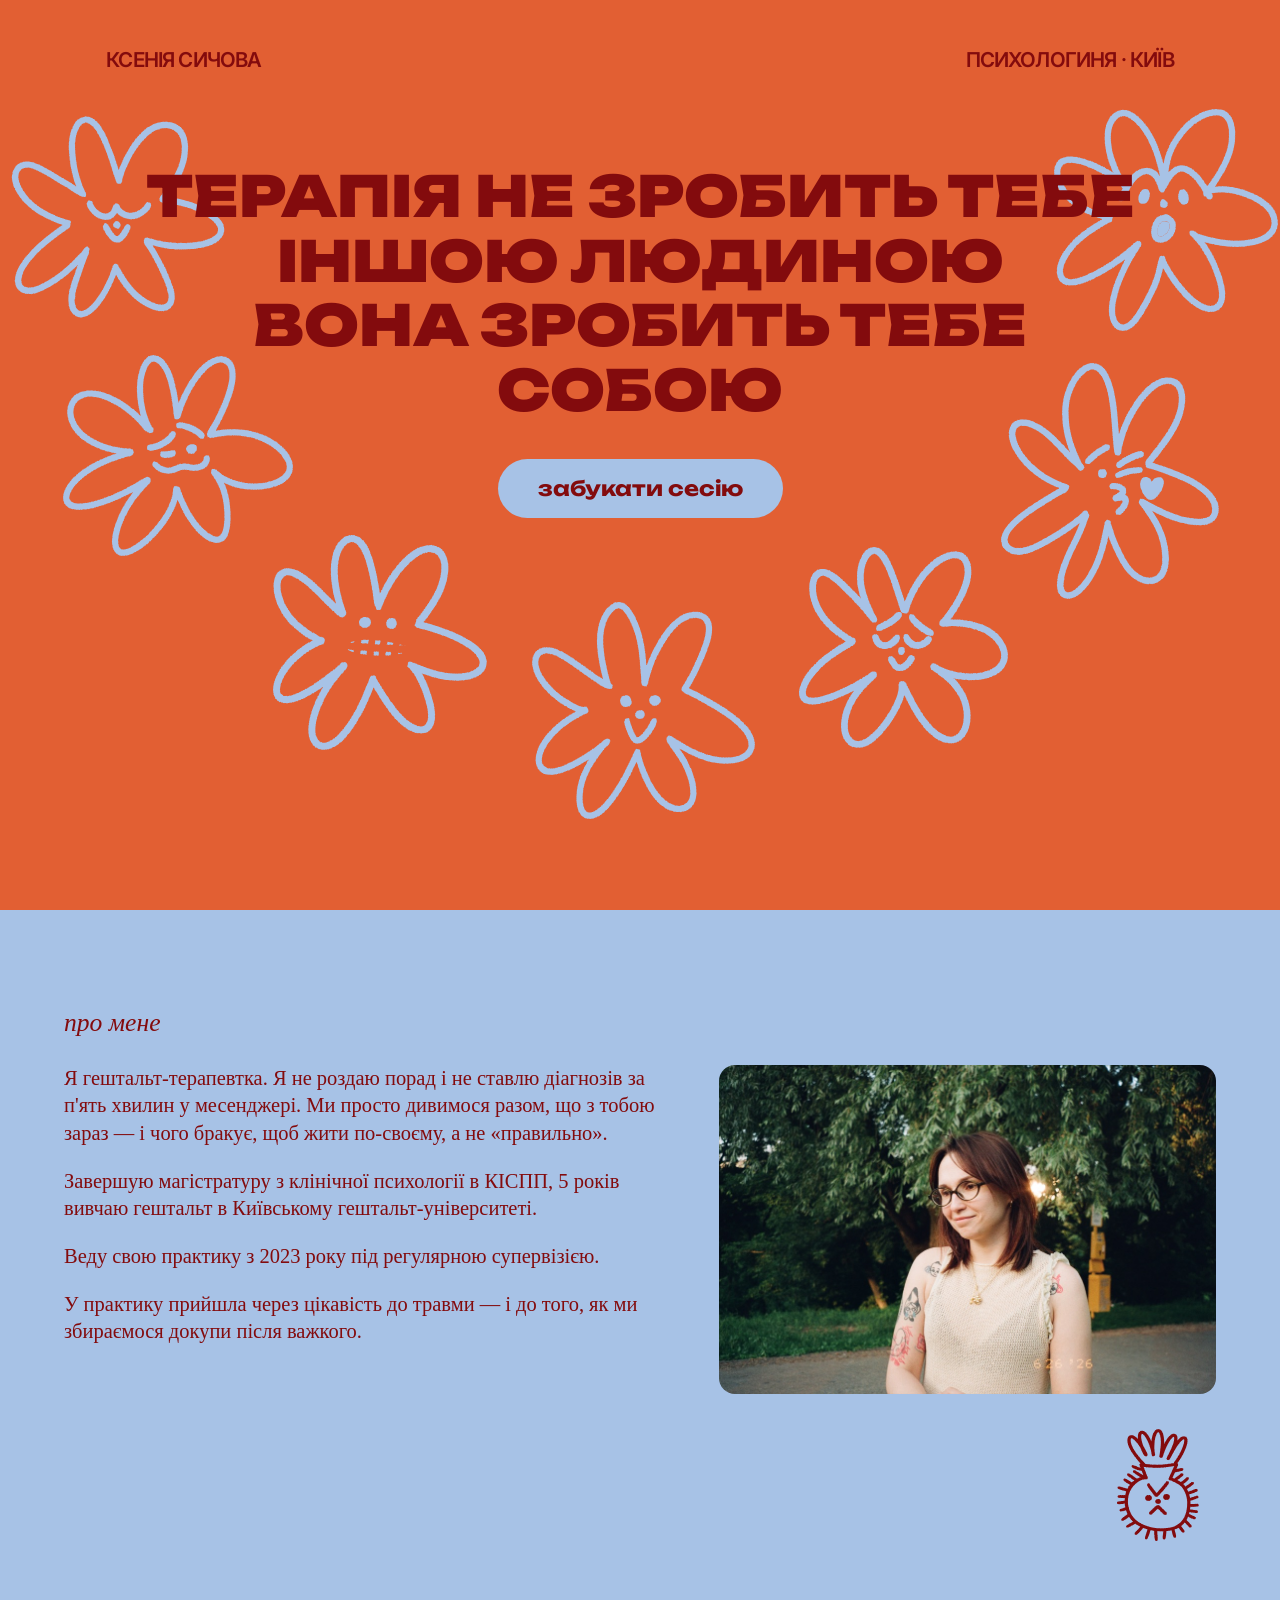
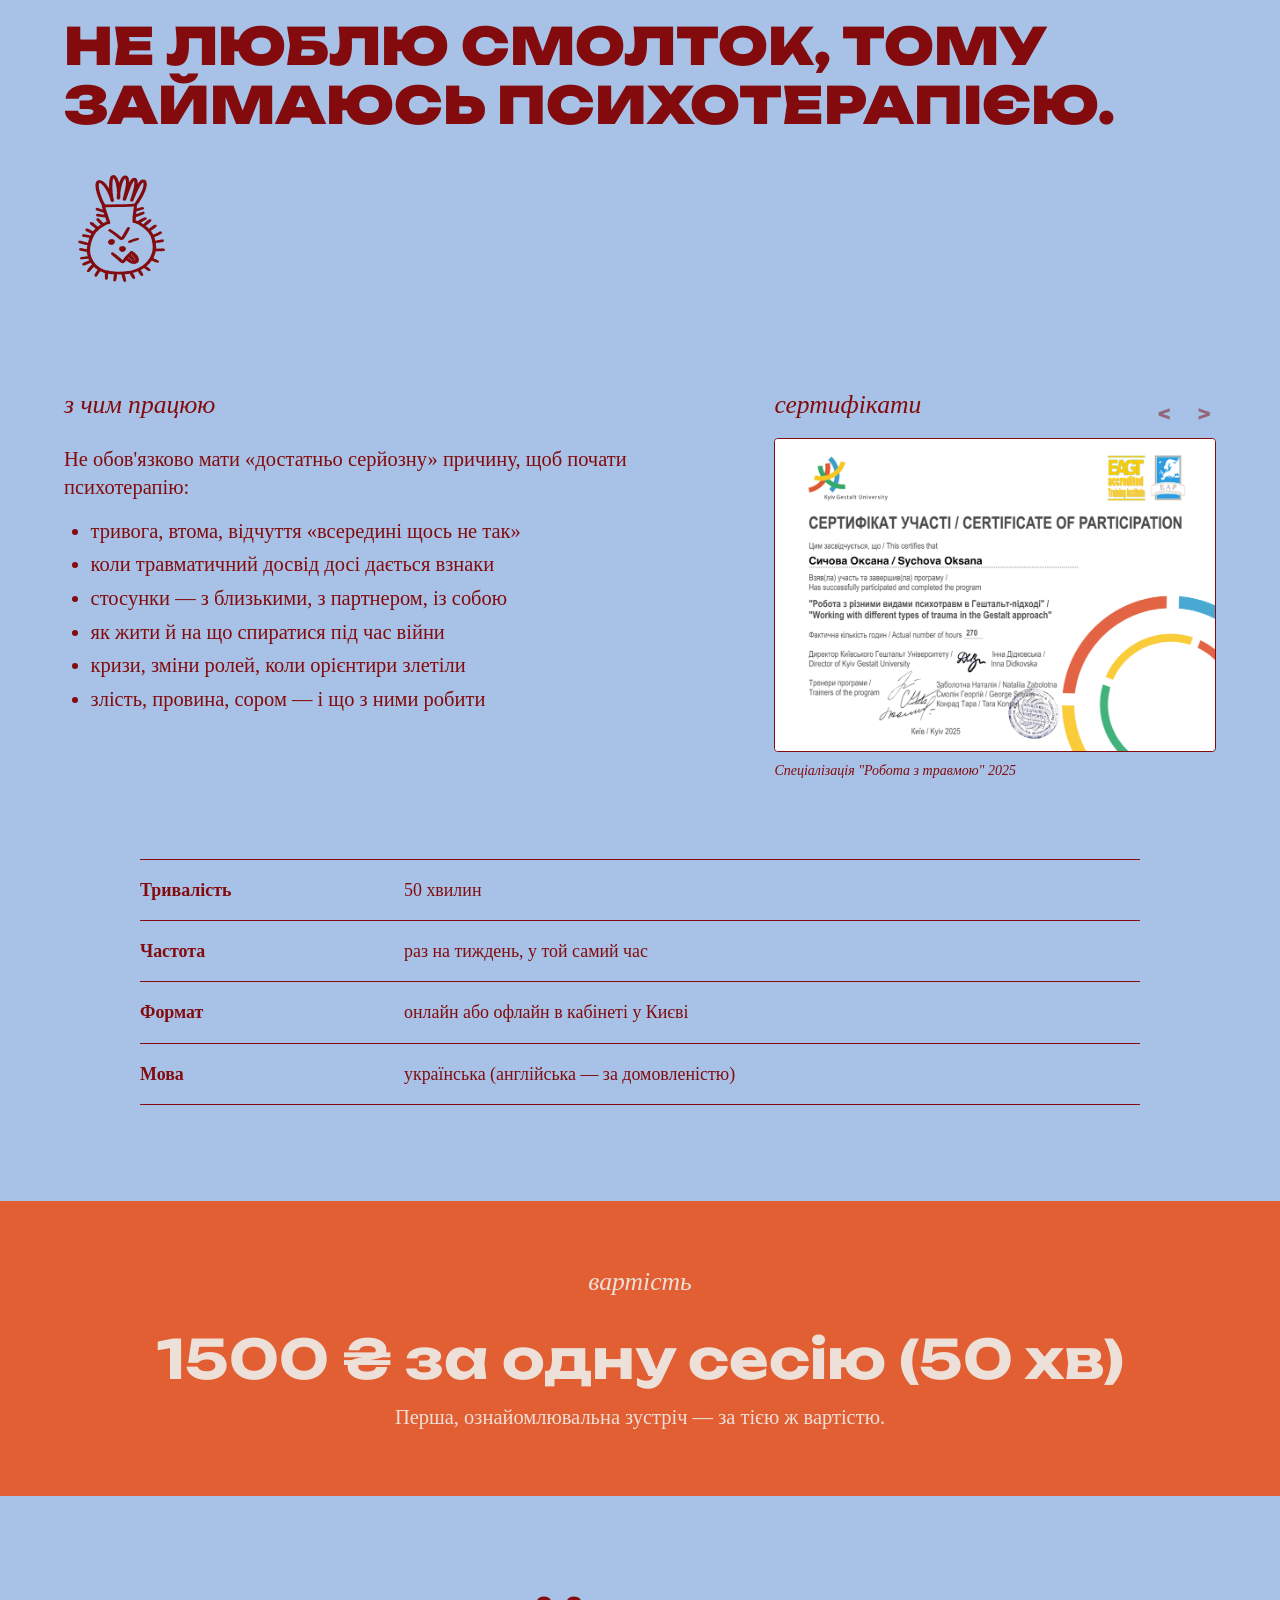
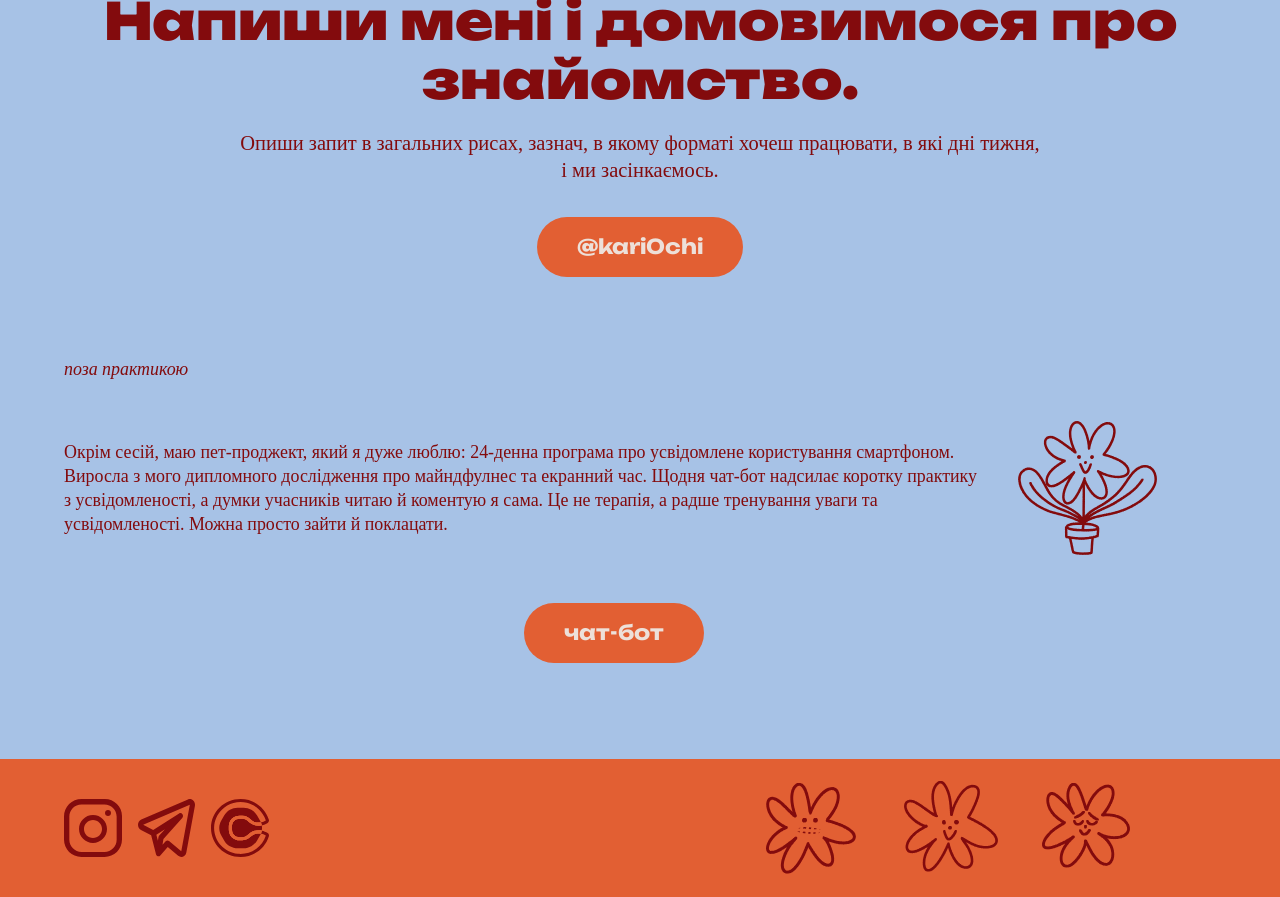
==== index.html @ 2d62d5b5 "Link Telegram contact and chat-bot buttons" ====
<!DOCTYPE html>
<html lang="uk">
<head>
<meta charset="UTF-8">
<meta name="viewport" content="width=device-width, initial-scale=1.0">
<title>Ксенія Сичова — Психологиня, Київ</title>
<meta name="description" content="Ксенія Сичова — гештальт-терапевтка, Київ. Індивідуальна психотерапія онлайн та офлайн: тривога, травма, стосунки, кризи. Сесія 50 хв — 1500 ₴.">
<link rel="canonical" href="https://kari0chi.com/">
<link rel="icon" type="image/svg+xml" href="favicon.svg">
<meta property="og:type" content="website">
<meta property="og:url" content="https://kari0chi.com/">
<meta property="og:title" content="Ксенія Сичова — Психологиня, Київ">
<meta property="og:description" content="Гештальт-терапія онлайн та офлайн у Києві. Тривога, травма, стосунки, кризи. Сесія 50 хв — 1500 ₴.">
<meta property="og:image" content="https://kari0chi.com/assets/images/profile-photo.jpg">
<meta property="og:locale" content="uk_UA">
<meta name="twitter:card" content="summary">
<link rel="stylesheet" href="styles.css">
</head>
<body>

<section class="hero">
  <div class="hero-flowers">
    <div class="flower" style="left:-1.25%; top:9.86%;"><img src="assets/flowers/1a41be09c53440e207d50f15a418a8eae71b14f6.svg" alt="" style="position:absolute;top:0.0%;left:0.0%;width:100.0%;height:100.0%;max-width:none;" /></div>
    <div class="flower" style="left:3.33%; top:35.35%;"><img src="assets/flowers/1881421275510ff6eb9a06a818cab2e3a70f82c2.svg" alt="" style="position:absolute;top:12.04%;left:7.29%;width:84.22%;height:72.41000000000001%;max-width:none;" />
      <img src="assets/flowers/d3f655f59155b75aa4e1544e3eac344c380b434b.svg" alt="" style="position:absolute;top:36.26%;left:48.87%;width:10.590000000000003%;height:6.100000000000001%;max-width:none;" />
      <img src="assets/flowers/007f994f30fca273d196ebe29f10f64d21ce4fca.svg" alt="" style="position:absolute;top:39.52%;left:38.23%;width:10.43%;height:6.919999999999995%;max-width:none;" />
      <img src="assets/flowers/3454b375cc3fbc46aad035aea517317b9cadd5b6.svg" alt="" style="position:absolute;top:44.23%;left:52.41%;width:3.8900000000000006%;height:3.5700000000000003%;max-width:none;" />
      <img src="assets/flowers/1a3d03a7a16306a34d99ed90d8e2bd18492e0822.svg" alt="" style="position:absolute;top:46.25%;left:42.68%;width:6.079999999999998%;height:2.6899999999999977%;max-width:none;" />
      <img src="assets/flowers/0295917d6cefd1519268bd9f95366cb692cbff40.svg" alt="" style="position:absolute;top:47.89%;left:40.1%;width:21.11%;height:7.109999999999999%;max-width:none;" /></div>
    <div class="flower" style="left:18.4%; top:55.18%;"><img src="assets/flowers/df9022a6651208e56713100b3d9647a9662cc584.svg" alt="" style="position:absolute;top:11.7%;left:13.59%;width:78.27%;height:77.46%;max-width:none;" />
      <img src="assets/flowers/dfd67143fc0d3d69cff5b18ad2a51190274c00ea.svg" alt="" style="position:absolute;top:41.3%;left:45.21%;width:4.130000000000003%;height:4.18%;max-width:none;" />
      <img src="assets/flowers/2eb88324387ed1ac548f1caf46d6a3db06144bbf.svg" alt="" style="position:absolute;top:41.64%;left:54.89%;width:4.130000000000003%;height:3.8900000000000006%;max-width:none;" /></div>
    <div class="flower" style="left:39.03%; top:63.18%;"><img src="assets/flowers/eb9be100f0f421e7ef2a40023cb4addc5706e4cd.svg" alt="" style="position:absolute;top:9.71%;left:11.79%;width:81.33000000000001%;height:78.16%;max-width:none;" />
      <img src="assets/flowers/8c68ab246597bc401eae8b12aa21f60b3abd0d2f.svg" alt="" style="position:absolute;top:43.22%;left:54.69%;width:4.190000000000005%;height:4.140000000000001%;max-width:none;" />
      <img src="assets/flowers/8dd17d640a02b47878b9beb29bd9791efab42c5c.svg" alt="" style="position:absolute;top:43.27%;left:44.09%;width:4.089999999999996%;height:4.279999999999994%;max-width:none;" />
      <img src="assets/flowers/7bf6c9fe06c7c766a1228d3a587a6d8c92304f02.svg" alt="" style="position:absolute;top:48.51%;left:49.39%;width:3.549999999999997%;height:3.260000000000005%;max-width:none;" />
      <img src="assets/flowers/f3c7304b4b3e5325cd62e3610139c791ace01049.svg" alt="" style="position:absolute;top:51.49%;left:45.31%;width:12.199999999999996%;height:9.32%;max-width:none;" /></div>
    <div class="flower" style="left:59.79%; top:56.54%;"><img src="assets/flowers/eaea56eafd94123de1622aa31b198807c965b905.svg" alt="" style="position:absolute;top:11.56%;left:12.28%;width:76.36%;height:72.56%;max-width:none;" />
      <img src="assets/flowers/9c4c8ba8a81b32f60b3d6ae18f5cb198e15029d3.svg" alt="" style="position:absolute;top:35.25%;left:40.25%;width:9.82%;height:6.859999999999999%;max-width:none;" />
      <img src="assets/flowers/3524a5fdf5f5ecfb8e83d542d70996443948bd12.svg" alt="" style="position:absolute;top:35.87%;left:52.34%;width:9.11%;height:7.789999999999992%;max-width:none;" />
      <img src="assets/flowers/59708856bbea2cbffd29359fc0687559c2a257bf.svg" alt="" style="position:absolute;top:43.08%;left:38.98%;width:10.120000000000005%;height:5.390000000000001%;max-width:none;" />
      <img src="assets/flowers/c6751dfbc588a09df014baa4e617b1f1d7eae376.svg" alt="" style="position:absolute;top:43.18%;left:50.32%;width:10.600000000000001%;height:5.329999999999998%;max-width:none;" />
      <img src="assets/flowers/74a77ce38a58a69362594548f8eeaa9f0b393e28.svg" alt="" style="position:absolute;top:47.79%;left:48.37%;width:2.720000000000006%;height:2.6899999999999977%;max-width:none;" />
      <img src="assets/flowers/4112ec2f7c7b2feb127efa54c4257b579b519ef9.svg" alt="" style="position:absolute;top:50.43%;left:44.67%;width:9.879999999999995%;height:6.049999999999997%;max-width:none;" /></div>
    <div class="flower" style="left:75.69%; top:38.48%;"><img src="assets/flowers/fe5109956bfb02e6bb33b2a4675c74b671fe7a4c.svg" alt="" style="position:absolute;top:4.69%;left:11.6%;width:79.72%;height:85.1%;max-width:none;" />
      <img src="assets/flowers/f16383ba644fe6d791fdc0dc7e7fd078ebb3d90f.svg" alt="" style="position:absolute;top:33.71%;left:42.33%;width:9.149999999999999%;height:7.329999999999991%;max-width:none;" />
      <img src="assets/flowers/59218ad85ac72aa55a9e8884d2b23228ab1a8098.svg" alt="" style="position:absolute;top:36.26%;left:53.72%;width:10.120000000000005%;height:6.149999999999999%;max-width:none;" />
      <img src="assets/flowers/a7db52cf5163866531761a7ef6695133cc836472.svg" alt="" style="position:absolute;top:42.02%;left:53.38%;width:10.21%;height:4.18%;max-width:none;" />
      <img src="assets/flowers/138b2c4fb3851b8e206bc12e93d2668ea0fd75ae.svg" alt="" style="position:absolute;top:42.89%;left:47.2%;width:3.2099999999999937%;height:3.1700000000000017%;max-width:none;" />
      <img src="assets/flowers/d6386145f69a7360e464a4182e020d562d459f71.svg" alt="" style="position:absolute;top:45.77%;left:62.43%;width:8.899999999999999%;height:8.169999999999995%;max-width:none;" />
      <img src="assets/flowers/3f6bcbbddcc534f37d983783c3b9b6958d0c5ea7.svg" alt="" style="position:absolute;top:47.69%;left:51.0%;width:7.450000000000003%;height:11.82%;max-width:none;" /></div>
    <div class="flower" style="left:80.28%; top:8.89%;"><img src="assets/flowers/d5cfca9518680fdbeeb6e79d000931e055d27a6d.svg" alt="" style="position:absolute;top:10.21%;left:9.8%;width:81.76%;height:79.82%;max-width:none;" />
      <img src="assets/flowers/4487a759c8d5fd1817c6f602e087bd7a3246ae10.svg" alt="" style="position:absolute;top:38.9%;left:54.74%;width:4.329999999999998%;height:5.859999999999999%;max-width:none;" />
      <img src="assets/flowers/ba724e40bbc102ddc41d0be9a2d6b47c48701498.svg" alt="" style="position:absolute;top:39.03%;left:40.3%;width:4.420000000000002%;height:5.399999999999999%;max-width:none;" />
      <img src="assets/flowers/07994068cfd2d89a4172a611b85f1ea5941e8c0b.svg" alt="" style="position:absolute;top:42.65%;left:48.27%;width:3.0700000000000003%;height:3.270000000000003%;max-width:none;" />
      <img src="assets/flowers/2fe7c1cb1337f4829154259976bbb17dbc135176.svg" alt="" style="position:absolute;top:47.98%;left:45.11%;width:9.240000000000002%;height:10.43%;max-width:none;" /></div>
  </div>

  <header class="site-header">
    <div class="name">КСЕНІЯ СИЧОВА</div>
    <div class="tagline">Психологиня · Київ</div>
  </header>

  <div class="hero-content">
    <h1 class="heading">ТЕРАПІЯ НЕ ЗРОБИТЬ ТЕБЕ ІНШОЮ ЛЮДИНОЮ<br>ВОНА ЗРОБИТЬ ТЕБЕ СОБОЮ</h1>
    <a href="#contact" class="btn btn-blue">забукати сесію</a>
  </div>
</section>

<section class="about">
  <div class="container">
    <p class="label">про мене</p>
    <div class="about-grid">
      <div class="about-text">
        <p>Я гештальт-терапевтка. Я не роздаю порад і не ставлю діагнозів за п'ять хвилин у месенджері. Ми просто дивимося разом, що з тобою зараз — і чого бракує, щоб жити по-своєму, а не «правильно».</p>
        <p>Завершую магістратуру з клінічної психології в КІСПП, 5 років вивчаю гештальт в Київському гештальт-університеті.</p>
        <p>Веду свою практику з 2023 року під регулярною супервізією.</p>
        <p>У практику прийшла через цікавість до травми — і до того, як ми збираємося докупи після важкого.</p>
      </div>
      <div class="about-photo">
        <img src="assets/images/profile-photo.jpg" alt="Ксенія Сичова">
      </div>
    </div>
    <div class="rep rep-right" aria-hidden="true">
      <img src="assets/reps/183f3c6af2c04dd03b05df70d0b1ceed8dc350e8.svg" alt="" style="position:absolute;top:8.01%;left:13.89%;width:71.12%;height:82.84%;max-width:none;transform:scaleX(-1);" />
      <img src="assets/reps/7a4f7250e337157e35e51e3a0796f7f612a9fa40.svg" alt="" style="position:absolute;top:46.88%;left:40.07%;width:19.56%;height:11.32%;max-width:none;" />
      <img src="assets/reps/ff843a6137416f753afe57b3ec4cf5c1c46ebbb9.svg" alt="" style="position:absolute;top:56.33%;left:54.35%;width:5.4%;height:4.34%;max-width:none;" />
      <img src="assets/reps/30f1ae1745cf2f1c8b986d5c1452f3722c2aee43.svg" alt="" style="position:absolute;top:56.75%;left:38.78%;width:5.95%;height:4.66%;max-width:none;" />
      <img src="assets/reps/e3ac981679ba5a482215c92a1b9f0d857d6c562c.svg" alt="" style="position:absolute;top:60.2%;left:47.02%;width:4.94%;height:3.73%;max-width:none;" />
      <img src="assets/reps/d904a97d36a5a0bf6883e8d7d92e1d787cbe9a79.svg" alt="" style="position:absolute;top:64.63%;left:42.18%;width:14.93%;height:6.88%;max-width:none;" />
    </div>
    <h2 class="heading about-heading">НЕ ЛЮБЛЮ СМОЛТОК, ТОМУ ЗАЙМАЮСЬ ПСИХОТЕРАПІЄЮ.</h2>
    <div class="rep rep-left" aria-hidden="true">
      <img src="assets/reps/cf8ba1939f7fc4da6071fa01a0c1678b85afa274.svg" alt="" style="position:absolute;top:6.54%;left:12.29%;width:75.05%;height:85.52%;max-width:none;" />
      <img src="assets/reps/5c6f58c92bdc8099c90f81e53730646c0ec358bb.svg" alt="" style="position:absolute;top:48.32%;left:38.11%;width:19.19%;height:10.52%;max-width:none;" />
      <img src="assets/reps/b432216ca6b9fa724104437cc5fac260b9fc4f9b.svg" alt="" style="position:absolute;top:56.71%;left:55.4%;width:9.74%;height:4.51%;max-width:none;" />
      <img src="assets/reps/1ab18fbbfc1da08441a6b41067113774b89fb167.svg" alt="" style="position:absolute;top:57.73%;left:38.17%;width:6.01%;height:5.13%;max-width:none;" />
      <img src="assets/reps/8dc4221e5ff12f3521b4ac2664b5def1d5ee9dd1.svg" alt="" style="position:absolute;top:63.41%;left:47.73%;width:5.76%;height:4.52%;max-width:none;" />
      <img src="assets/reps/565324c7b5c484f357416037f00d3030e04ea6a0.svg" alt="" style="position:absolute;top:67.41%;left:40.83%;width:24.44%;height:10.4%;max-width:none;" />
    </div>
  </div>
</section>

<section class="services">
  <div class="container">
    <div class="services-grid">
      <div>
        <p class="label">з чим працюю</p>
        <p class="services-intro">Не обов'язково мати «достатньо серйозну» причину, щоб почати психотерапію:</p>
        <ul class="services-list">
          <li>тривога, втома, відчуття «всередині щось не так»</li>
          <li>коли травматичний досвід досі дається взнаки</li>
          <li>стосунки — з близькими, з партнером, із собою</li>
          <li>як жити й на що спиратися під час війни</li>
          <li>кризи, зміни ролей, коли орієнтири злетіли</li>
          <li>злість, провина, сором — і що з ними робити</li>
        </ul>
      </div>
      <div class="certificates">
        <div class="label-row">
          <p class="label" style="margin-bottom: 16px;">сертифікати</p>
          <span class="cert-nav">&lt;&nbsp;&nbsp;&gt;</span>
        </div>
        <div class="cert-frame">
          <img src="assets/images/certificate.png" alt="Сертифікат: Спеціалізація «Робота з травмою» 2025">
        </div>
        <p class="cert-caption">Спеціалізація "Робота з травмою" 2025</p>
      </div>
    </div>

    <dl class="facts">
      <div class="facts-row">
        <dt>Тривалість</dt>
        <dd>50 хвилин</dd>
      </div>
      <div class="facts-row">
        <dt>Частота</dt>
        <dd>раз на тиждень, у той самий час</dd>
      </div>
      <div class="facts-row">
        <dt>Формат</dt>
        <dd>онлайн або офлайн в кабінеті у Києві</dd>
      </div>
      <div class="facts-row">
        <dt>Мова</dt>
        <dd>українська (англійська — за домовленістю)</dd>
      </div>
    </dl>
  </div>
</section>

<section class="price">
  <p class="label">вартість</p>
  <p class="price-amount">1500 ₴ за одну сесію (50 хв)</p>
  <p class="price-note">Перша, ознайомлювальна зустріч — за тією ж вартістю.</p>
</section>

<section class="contact" id="contact">
  <div class="container">
    <h2 class="heading contact-heading">Напиши мені і домовимося про знайомство.</h2>
    <p class="contact-sub">Опиши запит в загальних рисах, зазнач, в якому форматі хочеш працювати, в які дні тижня, і ми засінкаємось.</p>
    <a href="https://t.me/kari0chi" target="_blank" rel="noopener" class="btn btn-orange">@kari0chi</a>

    <div class="side-project">
      <p class="label">поза практикою</p>
      <div class="side-project-row">
        <p>Окрім сесій, маю пет-проджект, який я дуже люблю: 24-денна програма про усвідомлене користування смартфоном. Виросла з мого дипломного дослідження про майндфулнес та екранний час. Щодня чат-бот надсилає коротку практику з усвідомленості, а думки учасників читаю й коментую я сама. Це не терапія, а радше тренування уваги та усвідомленості. Можна просто зайти й поклацати.</p>
        <div class="rep rep-pot" aria-hidden="true">
          <img src="assets/kvitka-big/6f7c48ead6606e295a0780e5a83e327feb57830c.svg" alt="" style="position:absolute;top:9.56%;left:4.75%;width:90.46%;height:80.89%;max-width:none;" />
          <img src="assets/kvitka-big/4c5e39918a052a4fe01ae0490d41e8a1c3716dfe.svg" alt="" style="position:absolute;top:30.29%;left:51.78%;width:2.73%;height:2.43%;max-width:none;" />
          <img src="assets/kvitka-big/582cc44f9bd0356863c45364e9a79b6fa93ba528.svg" alt="" style="position:absolute;top:30.32%;left:43.45%;width:2.7%;height:2.42%;max-width:none;" />
          <img src="assets/kvitka-big/97eb8052616cd82c685705c8f08bcb84eb323bd9.svg" alt="" style="position:absolute;top:33.62%;left:48%;width:2.07%;height:1.91%;max-width:none;" />
          <img src="assets/kvitka-big/bc92fab48ff393e3e96e466dc9daed76bb7cce0a.svg" alt="" style="position:absolute;top:35.28%;left:44.78%;width:8.44%;height:6.11%;max-width:none;" />
        </div>
      </div>
      <div style="text-align: center;">
        <a href="https://t.me/intervent1on_bot" target="_blank" rel="noopener" class="btn btn-orange">чат-бот</a>
      </div>
    </div>
  </div>
</section>

<footer class="footer">
  <div class="container footer-inner">
    <div class="footer-icons">
      <a href="#" class="footer-icon" aria-label="Instagram">
        <div class="ig-icon">
          <img src="assets/footer/d7dbb40385f318da0eee6d687aa1a198840deeae.svg" alt="" style="position:absolute;inset:0;width:100%;height:100%;">
          <img src="assets/footer/2641b1011827fa98eb4780bd97d61570c79accc4.svg" alt="" style="position:absolute;left:25.45%;top:28.1%;width:49.3%;height:47.6%;">
          <img src="assets/footer/3b26fc0823c09e490b96d37ea3804ba5a1b1c6f2.svg" alt="" style="position:absolute;left:70.6%;top:19.2%;width:11.7%;height:10.9%;">
        </div>
      </a>
      <a href="#" class="footer-icon" aria-label="Telegram">
        <img src="assets/footer/efc58756dce4019d9cfd21e9e5935b4886254e54.svg" alt="">
      </a>
      <a href="#" class="footer-icon" aria-label="Kari0chi">
        <img src="assets/footer/74b04d2463fb40e6bd1454c24707effadcb30b24.svg" alt="">
      </a>
    </div>
  </div>
  <div class="footer-flowers" aria-hidden="true">
    <div class="footer-flower" style="left:58.6%;">
      <img src="assets/footer-flowers/20a99ccfcd723b963ffc6317278ff509b7327b00.svg" alt="" style="position:absolute;top:11.7%;left:13.59%;width:78.27%;height:77.46%;max-width:none;">
      <img src="assets/footer-flowers/09c91e0bf7f9d7eb9bbd812c58ff039c329c5975.svg" alt="" style="position:absolute;top:41.3%;left:45.21%;width:4.13%;height:4.18%;max-width:none;">
      <img src="assets/footer-flowers/b63069121ec8de473150f172e9328c64e8e5c70e.svg" alt="" style="position:absolute;top:41.64%;left:54.89%;width:4.13%;height:3.89%;max-width:none;">
    </div>
    <div class="footer-flower" style="left:69.6%;">
      <img src="assets/footer-flowers/c92e25b4a3f4d930a61ba6bceb34d38c1d846283.svg" alt="" style="position:absolute;top:9.71%;left:11.79%;width:81.33%;height:78.16%;max-width:none;">
      <img src="assets/footer-flowers/2393e7d2549c5f242a66c308ef1fff10f8c7f782.svg" alt="" style="position:absolute;top:43.22%;left:54.69%;width:4.19%;height:4.14%;max-width:none;">
      <img src="assets/footer-flowers/86e53e32e96dd5d6ccec21501e357eef4110a3c2.svg" alt="" style="position:absolute;top:43.27%;left:44.09%;width:4.09%;height:4.28%;max-width:none;">
      <img src="assets/footer-flowers/6566394ec19df09b19e273b20414ae8ba5152aea.svg" alt="" style="position:absolute;top:48.51%;left:49.39%;width:3.55%;height:3.26%;max-width:none;">
      <img src="assets/footer-flowers/bbeca28647a6c710a1bdc363c5435264f8255517.svg" alt="" style="position:absolute;top:51.49%;left:45.31%;width:12.2%;height:9.32%;max-width:none;">
    </div>
    <div class="footer-flower" style="left:80.3%;">
      <img src="assets/footer-flowers/1a94d8dd2fe3a8830a550eaa9748132f6f95669c.svg" alt="" style="position:absolute;top:11.56%;left:12.28%;width:76.36%;height:72.56%;max-width:none;">
      <img src="assets/footer-flowers/959c529aabf7c5f009238ce460e7368822a106b9.svg" alt="" style="position:absolute;top:35.25%;left:40.25%;width:9.82%;height:6.86%;max-width:none;">
      <img src="assets/footer-flowers/57c509369a829d6184a2e91026b521b3dae29f2a.svg" alt="" style="position:absolute;top:35.87%;left:52.34%;width:9.11%;height:7.79%;max-width:none;">
      <img src="assets/footer-flowers/1201d8290d3346c6eb4c1a5931ee328971740c16.svg" alt="" style="position:absolute;top:43.08%;left:38.98%;width:10.12%;height:5.39%;max-width:none;">
      <img src="assets/footer-flowers/1a5c00d5e684fd0722c6334f401ff3703bef7a21.svg" alt="" style="position:absolute;top:43.18%;left:50.32%;width:10.6%;height:5.33%;max-width:none;">
      <img src="assets/footer-flowers/25925a6bd970891a4e4340cf83fb78a50437ec90.svg" alt="" style="position:absolute;top:47.79%;left:48.37%;width:2.72%;height:2.69%;max-width:none;">
      <img src="assets/footer-flowers/df48e458d149aaa28b7246dc0cb8d73971360f83.svg" alt="" style="position:absolute;top:50.43%;left:44.67%;width:9.88%;height:6.05%;max-width:none;">
    </div>
  </div>
</footer>

</body>
</html>
---- styles.css ----
@import url('https://fonts.googleapis.com/css2?family=Unbounded:wght@400;700;900&family=Inter:wght@600&display=swap');

:root {
  --orange: #e25f33;
  --blue: #a7c2e6;
  --maroon: #830b0d;
  --cream: #ede0d9;
}

* {
  box-sizing: border-box;
}

html, body {
  margin: 0;
  padding: 0;
}

body {
  font-family: 'Times New Roman', Georgia, serif;
  color: var(--maroon);
  background: var(--blue);
  line-height: 1.35;
  overflow-x: hidden;
}

img {
  max-width: 100%;
}

.container {
  max-width: 1200px;
  margin: 0 auto;
  padding: 0 24px;
}

.label {
  font-style: italic;
  font-size: clamp(18px, 2vw, 28px);
  margin: 0 0 24px;
}

.heading {
  font-family: 'Unbounded', sans-serif;
  font-weight: 900;
  color: var(--maroon);
  line-height: 1.15;
  margin: 0;
}

.btn {
  display: inline-block;
  font-family: 'Unbounded', sans-serif;
  font-weight: 700;
  font-size: clamp(16px, 1.6vw, 32px);
  border-radius: 36px;
  padding: 16px 40px;
  text-decoration: none;
  border: none;
  cursor: pointer;
  text-align: center;
}

.btn-blue {
  background: var(--blue);
  color: var(--maroon);
}

.btn-orange {
  background: var(--orange);
  color: var(--cream);
}

/* ---------- Header ---------- */

.site-header {
  display: flex;
  justify-content: space-between;
  align-items: center;
  padding: 40px 24px 0;
  max-width: 1200px;
  margin: 0 auto;
  font-family: 'Inter', sans-serif;
  font-weight: 600;
  font-size: clamp(15px, 1.6vw, 24px);
  letter-spacing: -0.04em;
  color: var(--maroon);
}

.site-header .tagline {
  text-transform: uppercase;
}

/* ---------- Hero ---------- */

.hero {
  position: relative;
  background: var(--orange);
  overflow: hidden;
  aspect-ratio: 1440 / 1024;
  min-height: 560px;
}

@media (max-width: 700px) {
  .hero {
    aspect-ratio: auto;
    min-height: 640px;
  }
}

.hero-flowers {
  position: absolute;
  inset: 0;
  z-index: 0;
  pointer-events: none;
}

.flower {
  position: absolute;
  width: 21.4%;
  aspect-ratio: 308 / 312;
}

.site-header {
  position: absolute;
  top: 5%;
  left: 8.3%;
  right: 8.3%;
  z-index: 2;
  padding: 0;
  max-width: none;
}

.hero-content {
  position: absolute;
  z-index: 1;
  left: 9%;
  right: 9%;
  top: 18%;
  text-align: center;
}

.hero-content .heading {
  font-size: clamp(22px, 4.4vw, 64px);
  white-space: normal;
}

.hero-content .btn {
  margin-top: clamp(16px, 3vw, 36px);
}

/* ---------- About ---------- */

.about {
  background: var(--blue);
  padding: 96px 0;
}

.about-grid {
  display: grid;
  grid-template-columns: 1.1fr 0.9fr;
  gap: 48px;
  align-items: start;
}

.about-grid > * {
  min-width: 0;
}

.about-text p {
  font-size: clamp(16px, 1.6vw, 28px);
  margin: 0 0 20px;
}

.about-photo img {
  width: 100%;
  border-radius: 16px;
  display: block;
  object-fit: cover;
}

.about-heading {
  font-size: clamp(28px, 4vw, 54px);
  margin-top: 64px;
}

.rep {
  position: relative;
  width: clamp(70px, 9vw, 130px);
  pointer-events: none;
}

.rep-right {
  aspect-ratio: 153.96 / 180.32;
  margin: 24px 0 0 auto;
}

.rep-left {
  aspect-ratio: 211.35 / 229.54;
  margin: 32px 0 0;
}

.side-project-row {
  display: flex;
  align-items: center;
  gap: 32px;
}

.side-project-row p {
  flex: 1;
  margin: 0;
}

.rep-pot {
  aspect-ratio: 270 / 293;
  width: clamp(90px, 12vw, 160px);
  flex-shrink: 0;
}

@media (max-width: 800px) {
  .about-grid {
    grid-template-columns: 1fr;
  }
  .about-photo {
    order: -1;
    max-width: 320px;
    margin: 0 auto;
  }
}

/* ---------- Services / certificates ---------- */

.services {
  background: var(--blue);
  padding-bottom: 96px;
}

.services-grid {
  display: grid;
  grid-template-columns: 1.2fr 0.8fr;
  gap: 48px;
  align-items: start;
}

.services-grid > * {
  min-width: 0;
}

.services-list {
  list-style: disc;
  padding-left: 1.3em;
  font-size: clamp(16px, 1.6vw, 28px);
  margin: 0;
}

.services-list li {
  margin-bottom: 6px;
}

.services-intro {
  font-size: clamp(16px, 1.6vw, 28px);
  margin: 0 0 16px;
}

.certificates .label-row {
  display: flex;
  align-items: center;
  justify-content: space-between;
}

.cert-nav {
  font-family: 'Unbounded', sans-serif;
  font-weight: 700;
  font-size: 20px;
  letter-spacing: 0.3em;
  color: var(--maroon);
  opacity: 0.5;
}

.cert-frame {
  border: 1px solid var(--maroon);
  overflow: hidden;
  border-radius: 4px;
}

.cert-frame img {
  display: block;
  width: 100%;
}

.cert-caption {
  font-style: italic;
  font-size: 14px;
  margin-top: 10px;
}

@media (max-width: 800px) {
  .services-grid {
    grid-template-columns: 1fr;
  }
}

/* ---------- Facts table ---------- */

.facts {
  max-width: 1000px;
  margin: 64px auto 0;
}

.facts-row {
  display: grid;
  grid-template-columns: minmax(120px, 240px) 1fr;
  gap: 24px;
  padding: 18px 0;
  border-top: 1px solid var(--maroon);
  font-size: clamp(15px, 1.4vw, 32px);
}

.facts-row:last-child {
  border-bottom: 1px solid var(--maroon);
}

.facts-row dt {
  font-weight: bold;
  margin: 0;
}

.facts-row dd {
  margin: 0;
}

/* ---------- Price banner ---------- */

.price {
  background: var(--orange);
  color: var(--cream);
  text-align: center;
  padding: 64px 24px;
}

.price .label {
  color: var(--cream);
}

.price-amount {
  font-family: 'Unbounded', sans-serif;
  font-weight: 700;
  font-size: clamp(28px, 4.5vw, 54px);
  margin: 0 0 8px;
}

.price-note {
  font-size: clamp(16px, 1.6vw, 32px);
  margin: 0;
}

/* ---------- Contact ---------- */

.contact {
  background: var(--blue);
  padding: 96px 0;
  text-align: center;
}

.contact-heading {
  font-size: clamp(28px, 4vw, 54px);
}

.contact-sub {
  max-width: 800px;
  margin: 20px auto 32px;
  font-size: clamp(16px, 1.6vw, 32px);
}

.side-project {
  max-width: 1100px;
  margin: 80px 0 0;
  text-align: left;
}

.side-project p {
  font-size: clamp(16px, 1.4vw, 32px);
}

.side-project > .side-project-row {
  margin: 0 0 32px;
}

/* ---------- Footer ---------- */

.footer {
  position: relative;
  background: var(--orange);
  padding: 40px 24px;
  overflow: visible;
  min-height: 120px;
}

.footer-inner {
  position: relative;
  z-index: 1;
}

.footer-icons {
  display: flex;
  align-items: center;
  gap: 16px;
}

.footer-icon {
  display: block;
  width: clamp(40px, 4.5vw, 64px);
  aspect-ratio: 1 / 1;
}

.footer-icon img {
  display: block;
  width: 100%;
  height: 100%;
}

.ig-icon {
  position: relative;
  width: 100%;
  height: 100%;
}

.footer-flowers {
  position: absolute;
  inset: 0;
  pointer-events: none;
  z-index: 0;
}

.footer-flower {
  position: absolute;
  width: clamp(70px, 9vw, 130px);
  aspect-ratio: 184 / 186;
  top: 50%;
  transform: translateY(-50%);
}
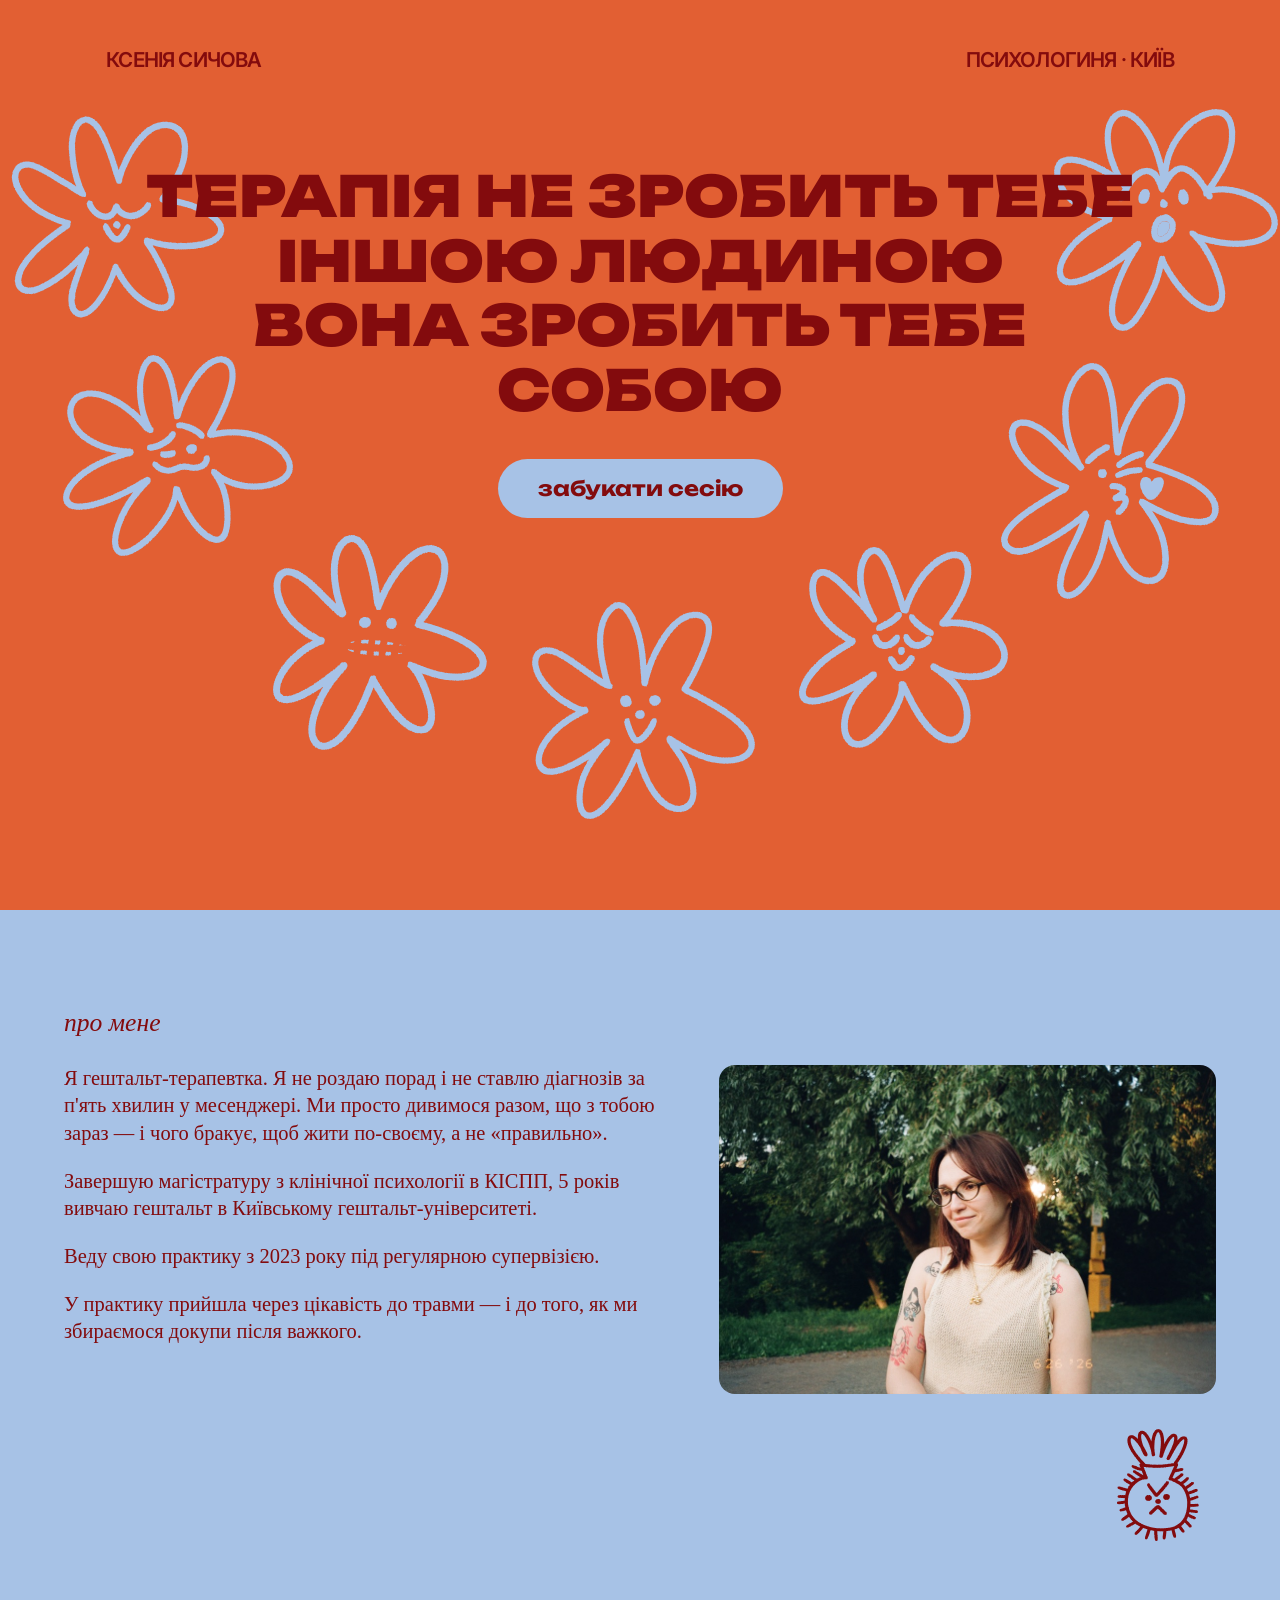
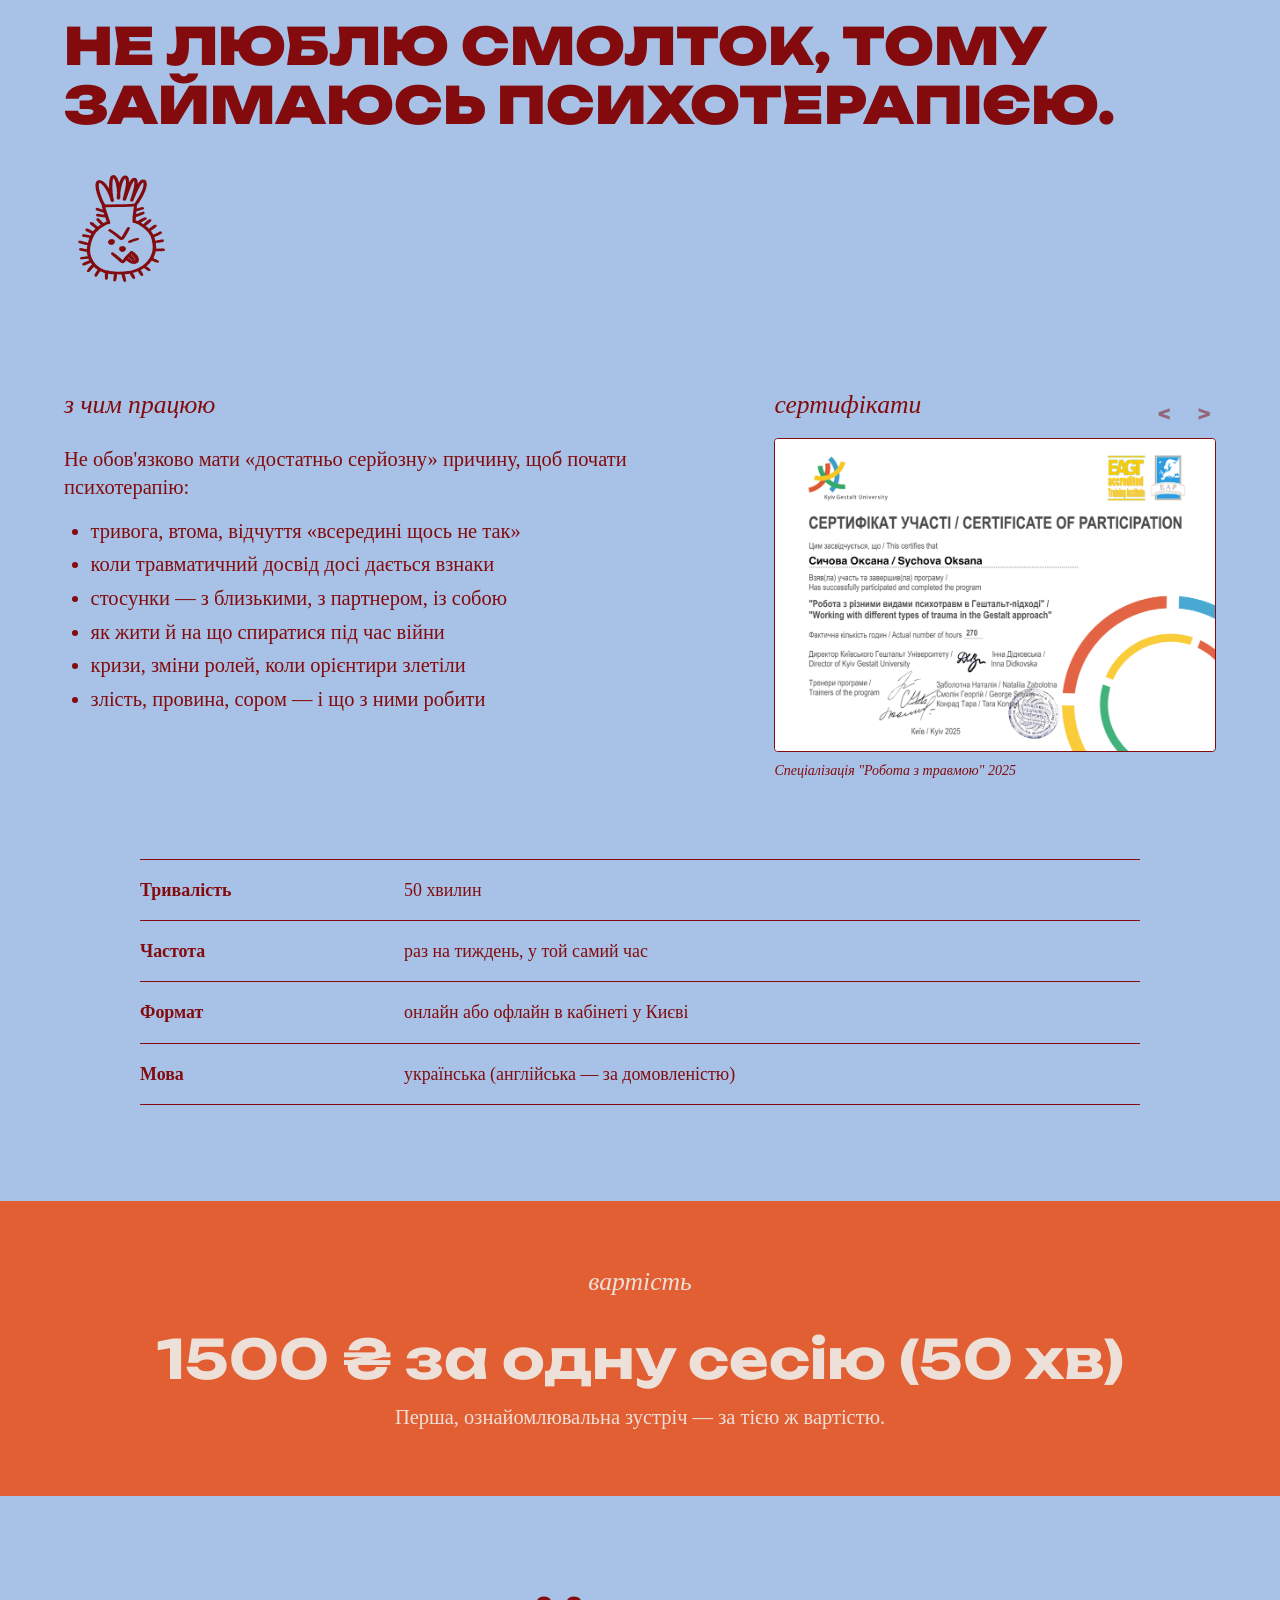
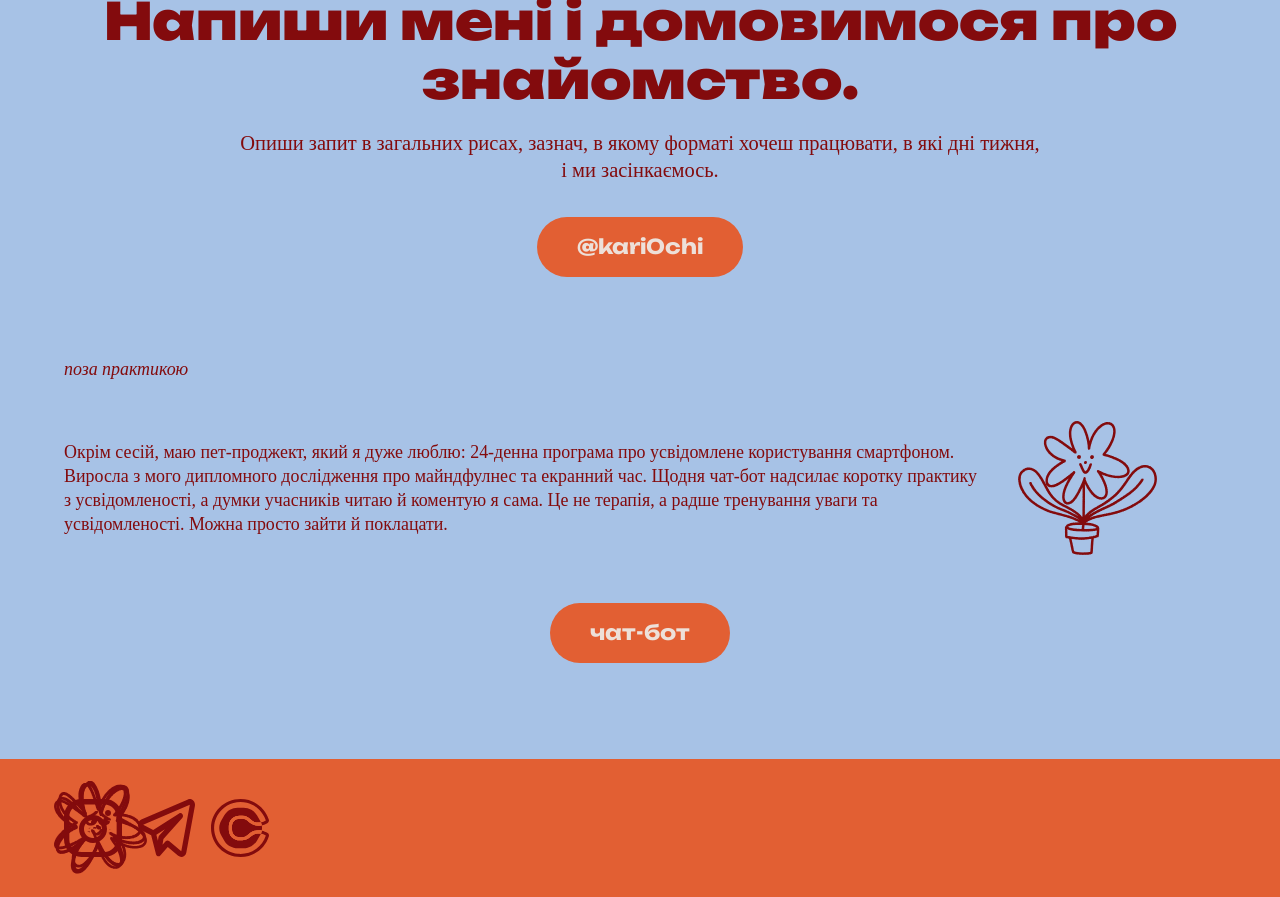
==== commit 6fb68c5f: "Update index.html: reposition chat-bot button, add Instagram and Calendly links, restructure footer " ====
--- a/index.html
+++ b/index.html
@@ -15,6 +15,26 @@
 <meta property="og:locale" content="uk_UA">
 <meta name="twitter:card" content="summary">
 <link rel="stylesheet" href="styles.css">
+<script type="application/ld+json">
+{
+  "@context": "https://schema.org",
+  "@type": "Psychologist",
+  "name": "Ксенія Сичова",
+  "description": "Гештальт-терапевтка, Київ. Індивідуальна психотерапія онлайн та офлайн: тривога, травма, стосунки, кризи.",
+  "image": "https://kari0chi.com/assets/images/profile-photo.jpg",
+  "url": "https://kari0chi.com/",
+  "areaServed": { "@type": "City", "name": "Київ" },
+  "priceRange": "1500 ₴",
+  "availableLanguage": ["uk", "en"],
+  "sameAs": ["https://t.me/kari0chi"],
+  "makesOffer": {
+    "@type": "Offer",
+    "name": "Індивідуальна психотерапевтична сесія (50 хв)",
+    "price": "1500",
+    "priceCurrency": "UAH"
+  }
+}
+</script>
 </head>
 <body>
 
@@ -173,9 +193,9 @@
           <img src="assets/kvitka-big/bc92fab48ff393e3e96e466dc9daed76bb7cce0a.svg" alt="" style="position:absolute;top:35.28%;left:44.78%;width:8.44%;height:6.11%;max-width:none;" />
         </div>
       </div>
-      <div style="text-align: center;">
-        <a href="https://t.me/intervent1on_bot" target="_blank" rel="noopener" class="btn btn-orange">чат-бот</a>
-      </div>
+    </div>
+    <div style="text-align: center; margin-top: 32px;">
+      <a href="https://t.me/intervent1on_bot" target="_blank" rel="noopener" class="btn btn-orange">чат-бот</a>
     </div>
   </div>
 </section>
@@ -183,7 +203,7 @@
 <footer class="footer">
   <div class="container footer-inner">
     <div class="footer-icons">
-      <a href="#" class="footer-icon" aria-label="Instagram">
+      <a href="https://www.instagram.com/kari0chi/" target="_blank" rel="noopener" class="footer-icon" aria-label="Instagram">
         <div class="ig-icon">
           <img src="assets/footer/d7dbb40385f318da0eee6d687aa1a198840deeae.svg" alt="" style="position:absolute;inset:0;width:100%;height:100%;">
           <img src="assets/footer/2641b1011827fa98eb4780bd97d61570c79accc4.svg" alt="" style="position:absolute;left:25.45%;top:28.1%;width:49.3%;height:47.6%;">
@@ -193,32 +213,32 @@
       <a href="#" class="footer-icon" aria-label="Telegram">
         <img src="assets/footer/efc58756dce4019d9cfd21e9e5935b4886254e54.svg" alt="">
       </a>
-      <a href="#" class="footer-icon" aria-label="Kari0chi">
+      <a href="https://calendly.com/oksanadelrey/therapy-time?month=2026-03" target="_blank" rel="noopener" class="footer-icon" aria-label="Записатись на сесію">
         <img src="assets/footer/74b04d2463fb40e6bd1454c24707effadcb30b24.svg" alt="">
       </a>
     </div>
-  </div>
-  <div class="footer-flowers" aria-hidden="true">
-    <div class="footer-flower" style="left:58.6%;">
-      <img src="assets/footer-flowers/20a99ccfcd723b963ffc6317278ff509b7327b00.svg" alt="" style="position:absolute;top:11.7%;left:13.59%;width:78.27%;height:77.46%;max-width:none;">
-      <img src="assets/footer-flowers/09c91e0bf7f9d7eb9bbd812c58ff039c329c5975.svg" alt="" style="position:absolute;top:41.3%;left:45.21%;width:4.13%;height:4.18%;max-width:none;">
-      <img src="assets/footer-flowers/b63069121ec8de473150f172e9328c64e8e5c70e.svg" alt="" style="position:absolute;top:41.64%;left:54.89%;width:4.13%;height:3.89%;max-width:none;">
-    </div>
-    <div class="footer-flower" style="left:69.6%;">
-      <img src="assets/footer-flowers/c92e25b4a3f4d930a61ba6bceb34d38c1d846283.svg" alt="" style="position:absolute;top:9.71%;left:11.79%;width:81.33%;height:78.16%;max-width:none;">
-      <img src="assets/footer-flowers/2393e7d2549c5f242a66c308ef1fff10f8c7f782.svg" alt="" style="position:absolute;top:43.22%;left:54.69%;width:4.19%;height:4.14%;max-width:none;">
-      <img src="assets/footer-flowers/86e53e32e96dd5d6ccec21501e357eef4110a3c2.svg" alt="" style="position:absolute;top:43.27%;left:44.09%;width:4.09%;height:4.28%;max-width:none;">
-      <img src="assets/footer-flowers/6566394ec19df09b19e273b20414ae8ba5152aea.svg" alt="" style="position:absolute;top:48.51%;left:49.39%;width:3.55%;height:3.26%;max-width:none;">
-      <img src="assets/footer-flowers/bbeca28647a6c710a1bdc363c5435264f8255517.svg" alt="" style="position:absolute;top:51.49%;left:45.31%;width:12.2%;height:9.32%;max-width:none;">
-    </div>
-    <div class="footer-flower" style="left:80.3%;">
-      <img src="assets/footer-flowers/1a94d8dd2fe3a8830a550eaa9748132f6f95669c.svg" alt="" style="position:absolute;top:11.56%;left:12.28%;width:76.36%;height:72.56%;max-width:none;">
-      <img src="assets/footer-flowers/959c529aabf7c5f009238ce460e7368822a106b9.svg" alt="" style="position:absolute;top:35.25%;left:40.25%;width:9.82%;height:6.86%;max-width:none;">
-      <img src="assets/footer-flowers/57c509369a829d6184a2e91026b521b3dae29f2a.svg" alt="" style="position:absolute;top:35.87%;left:52.34%;width:9.11%;height:7.79%;max-width:none;">
-      <img src="assets/footer-flowers/1201d8290d3346c6eb4c1a5931ee328971740c16.svg" alt="" style="position:absolute;top:43.08%;left:38.98%;width:10.12%;height:5.39%;max-width:none;">
-      <img src="assets/footer-flowers/1a5c00d5e684fd0722c6334f401ff3703bef7a21.svg" alt="" style="position:absolute;top:43.18%;left:50.32%;width:10.6%;height:5.33%;max-width:none;">
-      <img src="assets/footer-flowers/25925a6bd970891a4e4340cf83fb78a50437ec90.svg" alt="" style="position:absolute;top:47.79%;left:48.37%;width:2.72%;height:2.69%;max-width:none;">
-      <img src="assets/footer-flowers/df48e458d149aaa28b7246dc0cb8d73971360f83.svg" alt="" style="position:absolute;top:50.43%;left:44.67%;width:9.88%;height:6.05%;max-width:none;">
+    <div class="footer-flowers" aria-hidden="true">
+      <div class="footer-flower">
+        <img src="assets/footer-flowers/20a99ccfcd723b963ffc6317278ff509b7327b00.svg" alt="" style="position:absolute;top:11.7%;left:13.59%;width:78.27%;height:77.46%;max-width:none;">
+        <img src="assets/footer-flowers/09c91e0bf7f9d7eb9bbd812c58ff039c329c5975.svg" alt="" style="position:absolute;top:41.3%;left:45.21%;width:4.13%;height:4.18%;max-width:none;">
+        <img src="assets/footer-flowers/b63069121ec8de473150f172e9328c64e8e5c70e.svg" alt="" style="position:absolute;top:41.64%;left:54.89%;width:4.13%;height:3.89%;max-width:none;">
+      </div>
+      <div class="footer-flower">
+        <img src="assets/footer-flowers/c92e25b4a3f4d930a61ba6bceb34d38c1d846283.svg" alt="" style="position:absolute;top:9.71%;left:11.79%;width:81.33%;height:78.16%;max-width:none;">
+        <img src="assets/footer-flowers/2393e7d2549c5f242a66c308ef1fff10f8c7f782.svg" alt="" style="position:absolute;top:43.22%;left:54.69%;width:4.19%;height:4.14%;max-width:none;">
+        <img src="assets/footer-flowers/86e53e32e96dd5d6ccec21501e357eef4110a3c2.svg" alt="" style="position:absolute;top:43.27%;left:44.09%;width:4.09%;height:4.28%;max-width:none;">
+        <img src="assets/footer-flowers/6566394ec19df09b19e273b20414ae8ba5152aea.svg" alt="" style="position:absolute;top:48.51%;left:49.39%;width:3.55%;height:3.26%;max-width:none;">
+        <img src="assets/footer-flowers/bbeca28647a6c710a1bdc363c5435264f8255517.svg" alt="" style="position:absolute;top:51.49%;left:45.31%;width:12.2%;height:9.32%;max-width:none;">
+      </div>
+      <div class="footer-flower">
+        <img src="assets/footer-flowers/1a94d8dd2fe3a8830a550eaa9748132f6f95669c.svg" alt="" style="position:absolute;top:11.56%;left:12.28%;width:76.36%;height:72.56%;max-width:none;">
+        <img src="assets/footer-flowers/959c529aabf7c5f009238ce460e7368822a106b9.svg" alt="" style="position:absolute;top:35.25%;left:40.25%;width:9.82%;height:6.86%;max-width:none;">
+        <img src="assets/footer-flowers/57c509369a829d6184a2e91026b521b3dae29f2a.svg" alt="" style="position:absolute;top:35.87%;left:52.34%;width:9.11%;height:7.79%;max-width:none;">
+        <img src="assets/footer-flowers/1201d8290d3346c6eb4c1a5931ee328971740c16.svg" alt="" style="position:absolute;top:43.08%;left:38.98%;width:10.12%;height:5.39%;max-width:none;">
+        <img src="assets/footer-flowers/1a5c00d5e684fd0722c6334f401ff3703bef7a21.svg" alt="" style="position:absolute;top:43.18%;left:50.32%;width:10.6%;height:5.33%;max-width:none;">
+        <img src="assets/footer-flowers/25925a6bd970891a4e4340cf83fb78a50437ec90.svg" alt="" style="position:absolute;top:47.79%;left:48.37%;width:2.72%;height:2.69%;max-width:none;">
+        <img src="assets/footer-flowers/df48e458d149aaa28b7246dc0cb8d73971360f83.svg" alt="" style="position:absolute;top:50.43%;left:44.67%;width:9.88%;height:6.05%;max-width:none;">
+      </div>
     </div>
   </div>
 </footer>
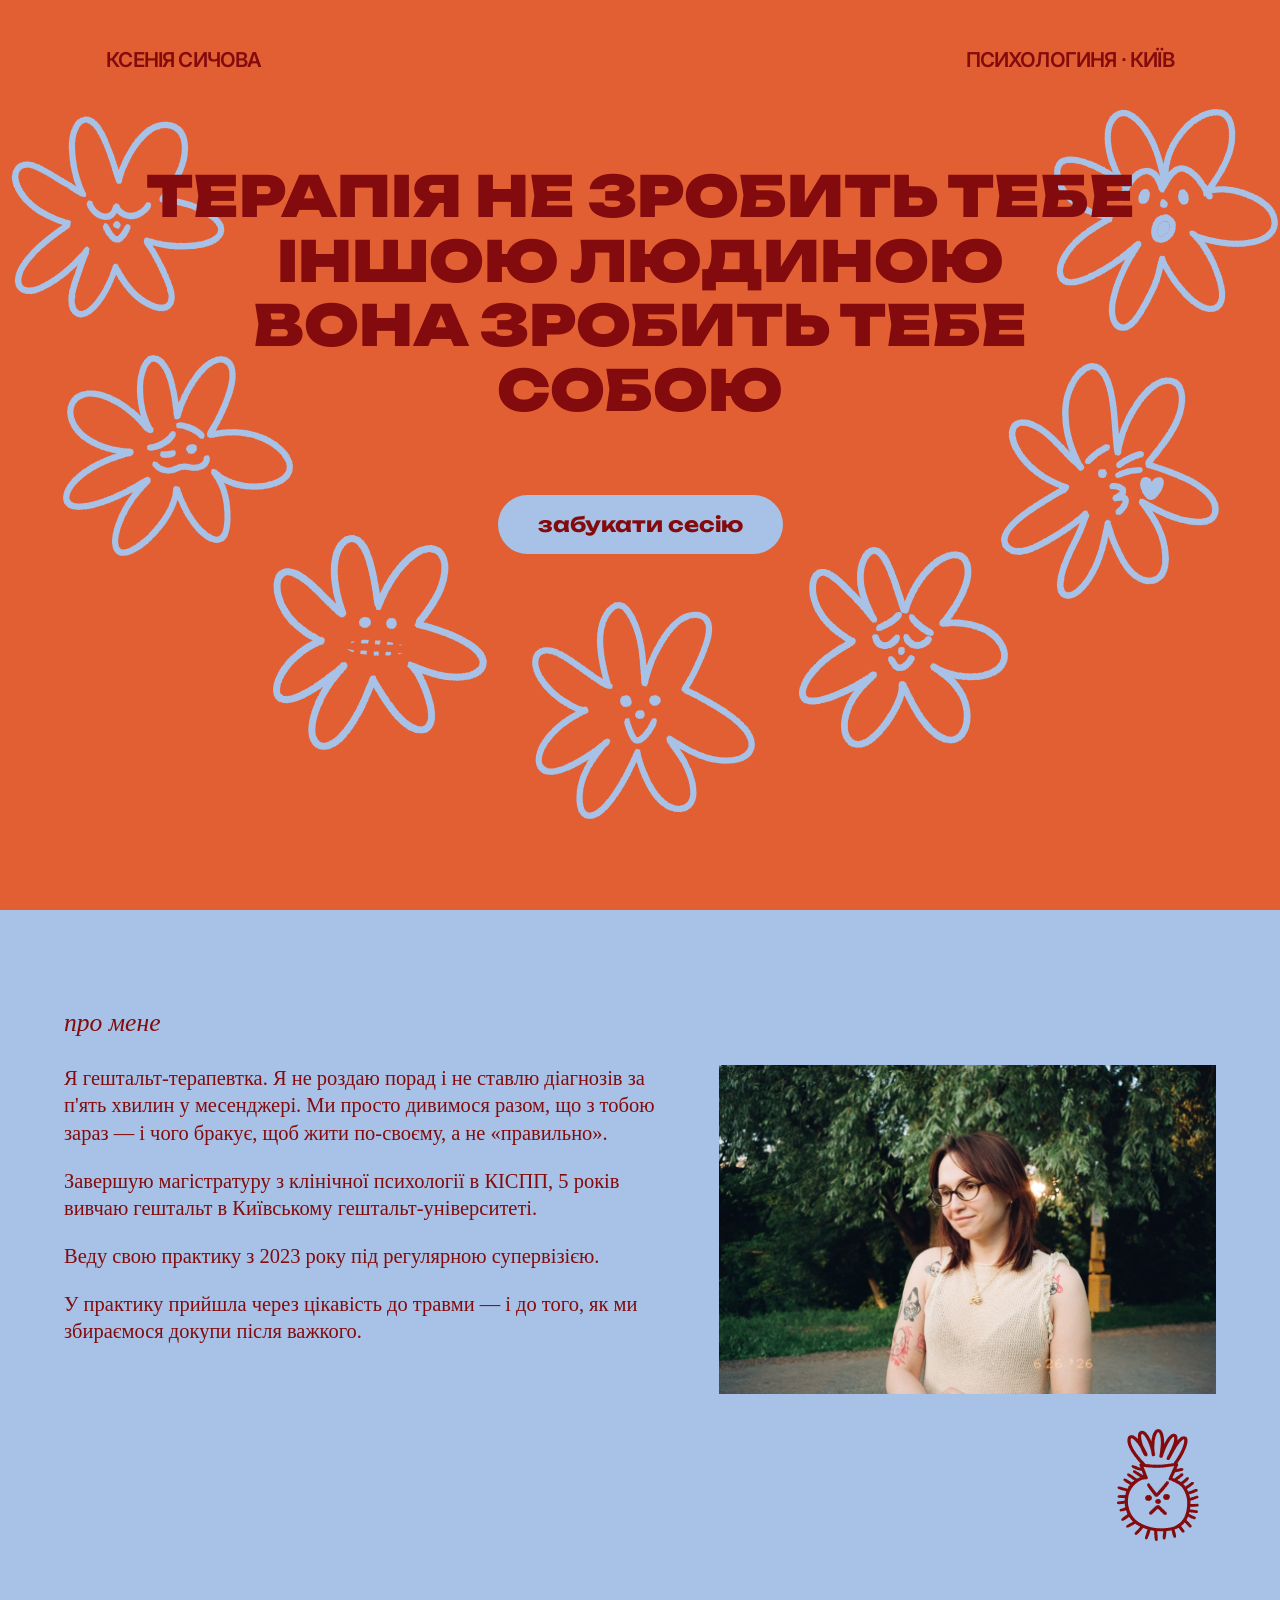
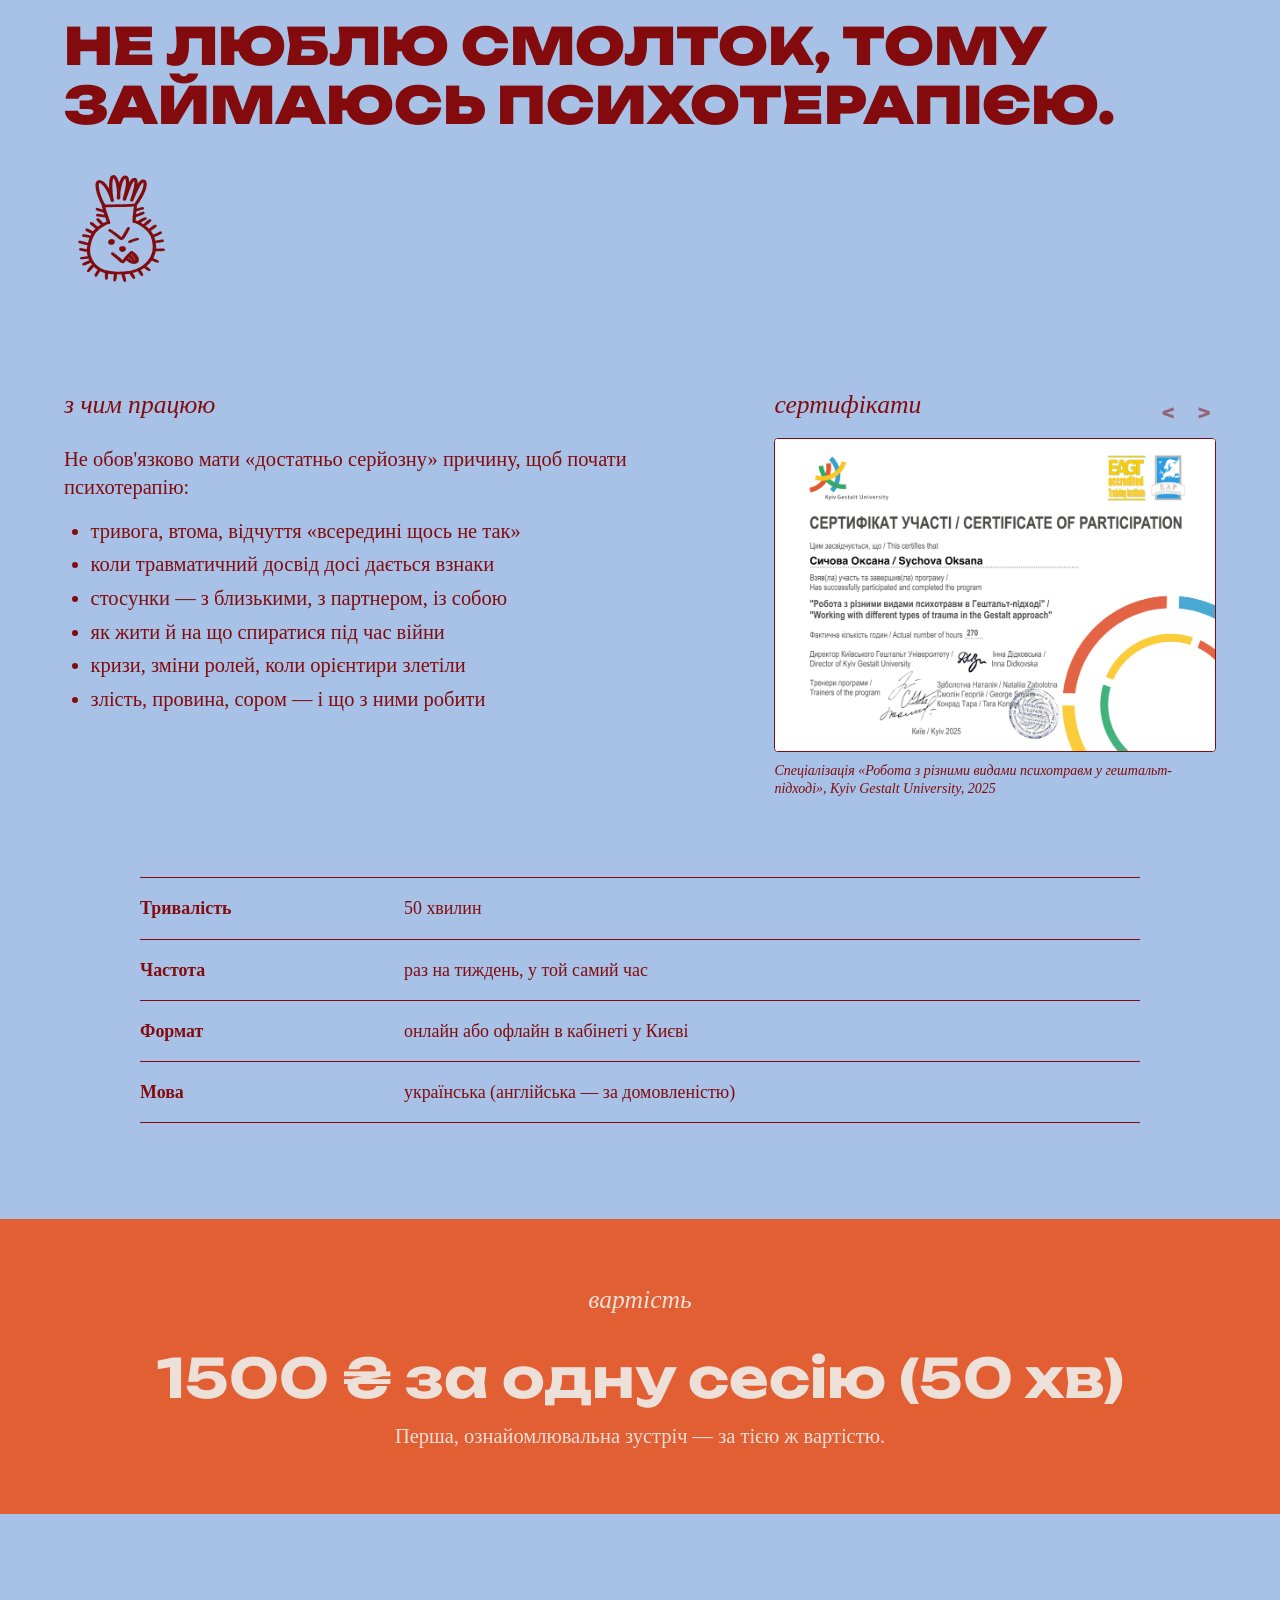
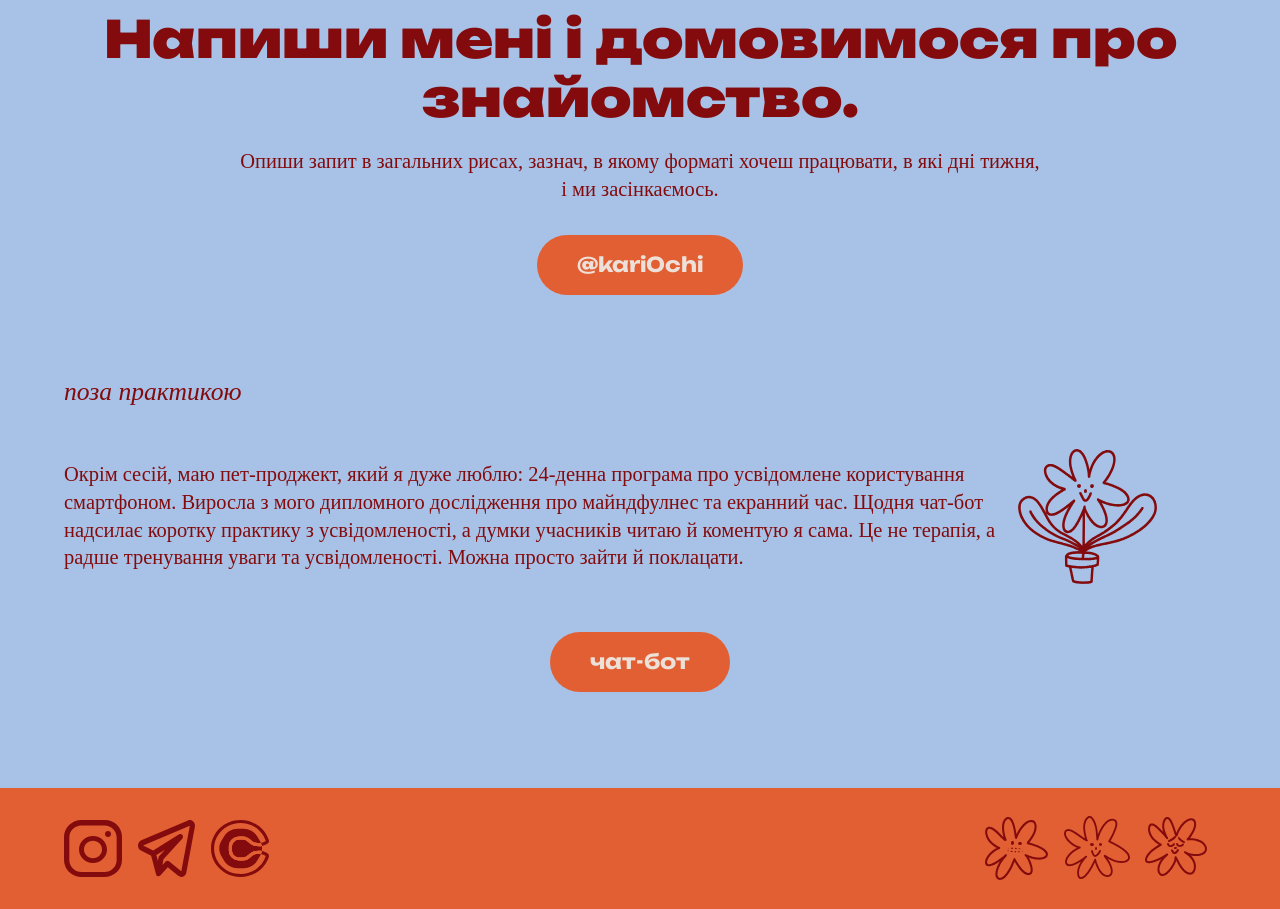
==== commit 05619084: "Add files via upload" ====
--- a/index.html
+++ b/index.html
@@ -139,12 +139,17 @@
       <div class="certificates">
         <div class="label-row">
           <p class="label" style="margin-bottom: 16px;">сертифікати</p>
-          <span class="cert-nav">&lt;&nbsp;&nbsp;&gt;</span>
+          <span class="cert-nav">
+            <button type="button" class="cert-arrow" id="cert-prev" aria-label="Попередній сертифікат">&lt;</button>
+            <button type="button" class="cert-arrow" id="cert-next" aria-label="Наступний сертифікат">&gt;</button>
+          </span>
         </div>
-        <div class="cert-frame">
-          <img src="assets/images/certificate.png" alt="Сертифікат: Спеціалізація «Робота з травмою» 2025">
+        <div class="cert-frame" id="cert-frame" role="button" tabindex="0" aria-label="Відкрити сертифікат у повному розмірі">
+          <img src="assets/images/certificate.png" alt="Сертифікат Kyiv Gestalt University" class="cert-slide is-active" data-caption='Спеціалізація «Робота з різними видами психотравм у гештальт-підході», Kyiv Gestalt University, 2025'>
+          <img src="assets/images/certificate-2.png" alt="Сертифікат РЦ «Лісова Поляна»" class="cert-slide" data-caption='Тренінг «Суїцид: кризове втручання та профілактика самогубств», РЦ «Лісова Поляна», 2024'>
+          <img src="assets/images/certificate-3.jpg" alt="Сертифікат супервізійної групи Kyiv Gestalt University" class="cert-slide" data-caption='Супервізійна група, Kyiv Gestalt University, 2025–2026'>
         </div>
-        <p class="cert-caption">Спеціалізація "Робота з травмою" 2025</p>
+        <p class="cert-caption" id="cert-caption">Спеціалізація «Робота з різними видами психотравм у гештальт-підході», Kyiv Gestalt University, 2025</p>
       </div>
     </div>
 
@@ -243,5 +248,76 @@
   </div>
 </footer>
 
+<div class="cert-lightbox" id="cert-lightbox" aria-hidden="true">
+  <button type="button" class="cert-lightbox-close" id="cert-lightbox-close" aria-label="Закрити">&times;</button>
+  <img src="" alt="" class="cert-lightbox-img" id="cert-lightbox-img">
+  <p class="cert-lightbox-caption" id="cert-lightbox-caption"></p>
+</div>
+
+<script>
+(function () {
+  var frame = document.getElementById('cert-frame');
+  var caption = document.getElementById('cert-caption');
+  var slides = frame ? Array.prototype.slice.call(frame.querySelectorAll('.cert-slide')) : [];
+  var prevBtn = document.getElementById('cert-prev');
+  var nextBtn = document.getElementById('cert-next');
+  var index = slides.findIndex(function (s) { return s.classList.contains('is-active'); });
+  if (index < 0) index = 0;
+
+  function show(i) {
+    index = (i + slides.length) % slides.length;
+    slides.forEach(function (s, n) {
+      s.classList.toggle('is-active', n === index);
+    });
+    if (caption) caption.textContent = slides[index].dataset.caption || '';
+  }
+
+  if (prevBtn) prevBtn.addEventListener('click', function () { show(index - 1); });
+  if (nextBtn) nextBtn.addEventListener('click', function () { show(index + 1); });
+
+  var lightbox = document.getElementById('cert-lightbox');
+  var lightboxImg = document.getElementById('cert-lightbox-img');
+  var lightboxCaption = document.getElementById('cert-lightbox-caption');
+  var lightboxClose = document.getElementById('cert-lightbox-close');
+
+  function openLightbox() {
+    var current = slides[index];
+    if (!current || !lightbox) return;
+    lightboxImg.src = current.src;
+    lightboxImg.alt = current.alt;
+    lightboxCaption.textContent = current.dataset.caption || '';
+    lightbox.classList.add('is-open');
+    lightbox.setAttribute('aria-hidden', 'false');
+    document.body.style.overflow = 'hidden';
+  }
+
+  function closeLightbox() {
+    if (!lightbox) return;
+    lightbox.classList.remove('is-open');
+    lightbox.setAttribute('aria-hidden', 'true');
+    document.body.style.overflow = '';
+  }
+
+  if (frame) {
+    frame.addEventListener('click', openLightbox);
+    frame.addEventListener('keydown', function (e) {
+      if (e.key === 'Enter' || e.key === ' ') {
+        e.preventDefault();
+        openLightbox();
+      }
+    });
+  }
+  if (lightboxClose) lightboxClose.addEventListener('click', closeLightbox);
+  if (lightbox) {
+    lightbox.addEventListener('click', function (e) {
+      if (e.target === lightbox) closeLightbox();
+    });
+  }
+  document.addEventListener('keydown', function (e) {
+    if (e.key === 'Escape') closeLightbox();
+  });
+})();
+</script>
+
 </body>
 </html>
--- a/styles.css
+++ b/styles.css
@@ -104,7 +104,42 @@
 @media (max-width: 700px) {
   .hero {
     aspect-ratio: auto;
-    min-height: 640px;
+    min-height: 460px;
+  }
+  .hero-flowers .flower:nth-child(1) {
+    left: -10% !important;
+    top: 0% !important;
+    transform: rotate(-8deg);
+  }
+  .hero-flowers .flower:nth-child(2) {
+    left: 68% !important;
+    top: 64% !important;
+    transform: rotate(12deg);
+  }
+  .hero-flowers .flower:nth-child(3) {
+    left: -8% !important;
+    top: 63% !important;
+    transform: rotate(-15deg);
+  }
+  .hero-flowers .flower:nth-child(4) {
+    left: 38% !important;
+    top: 74% !important;
+    transform: rotate(6deg);
+  }
+  .hero-flowers .flower:nth-child(5) {
+    left: 80% !important;
+    top: 3% !important;
+    transform: rotate(10deg);
+  }
+  .hero-flowers .flower:nth-child(6) {
+    left: 13% !important;
+    top: 19% !important;
+    transform: rotate(-10deg);
+  }
+  .hero-flowers .flower:nth-child(7) {
+    left: 58% !important;
+    top: 84% !important;
+    transform: rotate(-6deg);
   }
 }
 
@@ -146,7 +181,7 @@
 }
 
 .hero-content .btn {
-  margin-top: clamp(16px, 3vw, 36px);
+  margin-top: clamp(16px, 6vw, 72px);
 }
 
 /* ---------- About ---------- */
@@ -174,7 +209,6 @@
 
 .about-photo img {
   width: 100%;
-  border-radius: 16px;
   display: block;
   object-fit: cover;
 }
@@ -203,7 +237,7 @@
 .side-project-row {
   display: flex;
   align-items: center;
-  gap: 32px;
+  gap: 8px;
 }
 
 .side-project-row p {
@@ -269,23 +303,53 @@
 }
 
 .cert-nav {
+  display: flex;
+  gap: 12px;
+}
+
+.cert-arrow {
   font-family: 'Unbounded', sans-serif;
   font-weight: 700;
   font-size: 20px;
-  letter-spacing: 0.3em;
   color: var(--maroon);
   opacity: 0.5;
+  background: none;
+  border: none;
+  padding: 4px 6px;
+  cursor: pointer;
+  line-height: 1;
+  transition: opacity 0.15s;
+}
+
+.cert-arrow:hover {
+  opacity: 1;
 }
 
 .cert-frame {
+  position: relative;
   border: 1px solid var(--maroon);
   overflow: hidden;
   border-radius: 4px;
-}
-
-.cert-frame img {
+  aspect-ratio: 1000 / 709;
+  cursor: zoom-in;
+}
+
+.cert-slide {
   display: block;
+  position: absolute;
+  inset: 0;
   width: 100%;
+  height: 100%;
+  object-fit: contain;
+  background: #fff;
+  opacity: 0;
+  visibility: hidden;
+  transition: opacity 0.25s;
+}
+
+.cert-slide.is-active {
+  opacity: 1;
+  visibility: visible;
 }
 
 .cert-caption {
@@ -320,6 +384,13 @@
   border-bottom: 1px solid var(--maroon);
 }
 
+@media (max-width: 480px) {
+  .facts-row {
+    grid-template-columns: 1fr;
+    gap: 6px;
+  }
+}
+
 .facts-row dt {
   font-weight: bold;
   margin: 0;
@@ -378,8 +449,8 @@
   text-align: left;
 }
 
-.side-project p {
-  font-size: clamp(16px, 1.4vw, 32px);
+.side-project-row p {
+  font-size: clamp(16px, 1.6vw, 28px);
 }
 
 .side-project > .side-project-row {
@@ -391,14 +462,19 @@
 .footer {
   position: relative;
   background: var(--orange);
-  padding: 40px 24px;
+  padding: 20px 24px;
   overflow: visible;
-  min-height: 120px;
+  min-height: 88px;
 }
 
 .footer-inner {
   position: relative;
   z-index: 1;
+  display: flex;
+  align-items: center;
+  justify-content: space-between;
+  flex-wrap: wrap;
+  gap: 16px;
 }
 
 .footer-icons {
@@ -426,16 +502,64 @@
 }
 
 .footer-flowers {
+  display: flex;
+  align-items: center;
+  gap: 0;
+  pointer-events: none;
+}
+
+.footer-flower {
+  position: relative;
+  width: clamp(49px, 6.3vw, 91px);
+  aspect-ratio: 184 / 186;
+  flex-shrink: 0;
+}
+
+/* ---------- Certificate lightbox ---------- */
+
+.cert-lightbox {
+  display: none;
+  position: fixed;
+  inset: 0;
+  background: rgba(131, 11, 13, 0.85);
+  z-index: 100;
+  align-items: center;
+  justify-content: center;
+  flex-direction: column;
+  padding: 40px 24px;
+  cursor: zoom-out;
+}
+
+.cert-lightbox.is-open {
+  display: flex;
+}
+
+.cert-lightbox-img {
+  max-width: 100%;
+  max-height: 78vh;
+  border-radius: 4px;
+  box-shadow: 0 20px 60px rgba(0, 0, 0, 0.4);
+  cursor: default;
+}
+
+.cert-lightbox-caption {
+  color: var(--cream);
+  font-style: italic;
+  margin-top: 20px;
+  text-align: center;
+  max-width: 700px;
+  cursor: default;
+}
+
+.cert-lightbox-close {
   position: absolute;
-  inset: 0;
-  pointer-events: none;
-  z-index: 0;
-}
-
-.footer-flower {
-  position: absolute;
-  width: clamp(70px, 9vw, 130px);
-  aspect-ratio: 184 / 186;
-  top: 50%;
-  transform: translateY(-50%);
-}
+  top: 24px;
+  right: 32px;
+  background: none;
+  border: none;
+  color: var(--cream);
+  font-size: 40px;
+  line-height: 1;
+  cursor: pointer;
+  padding: 8px;
+}
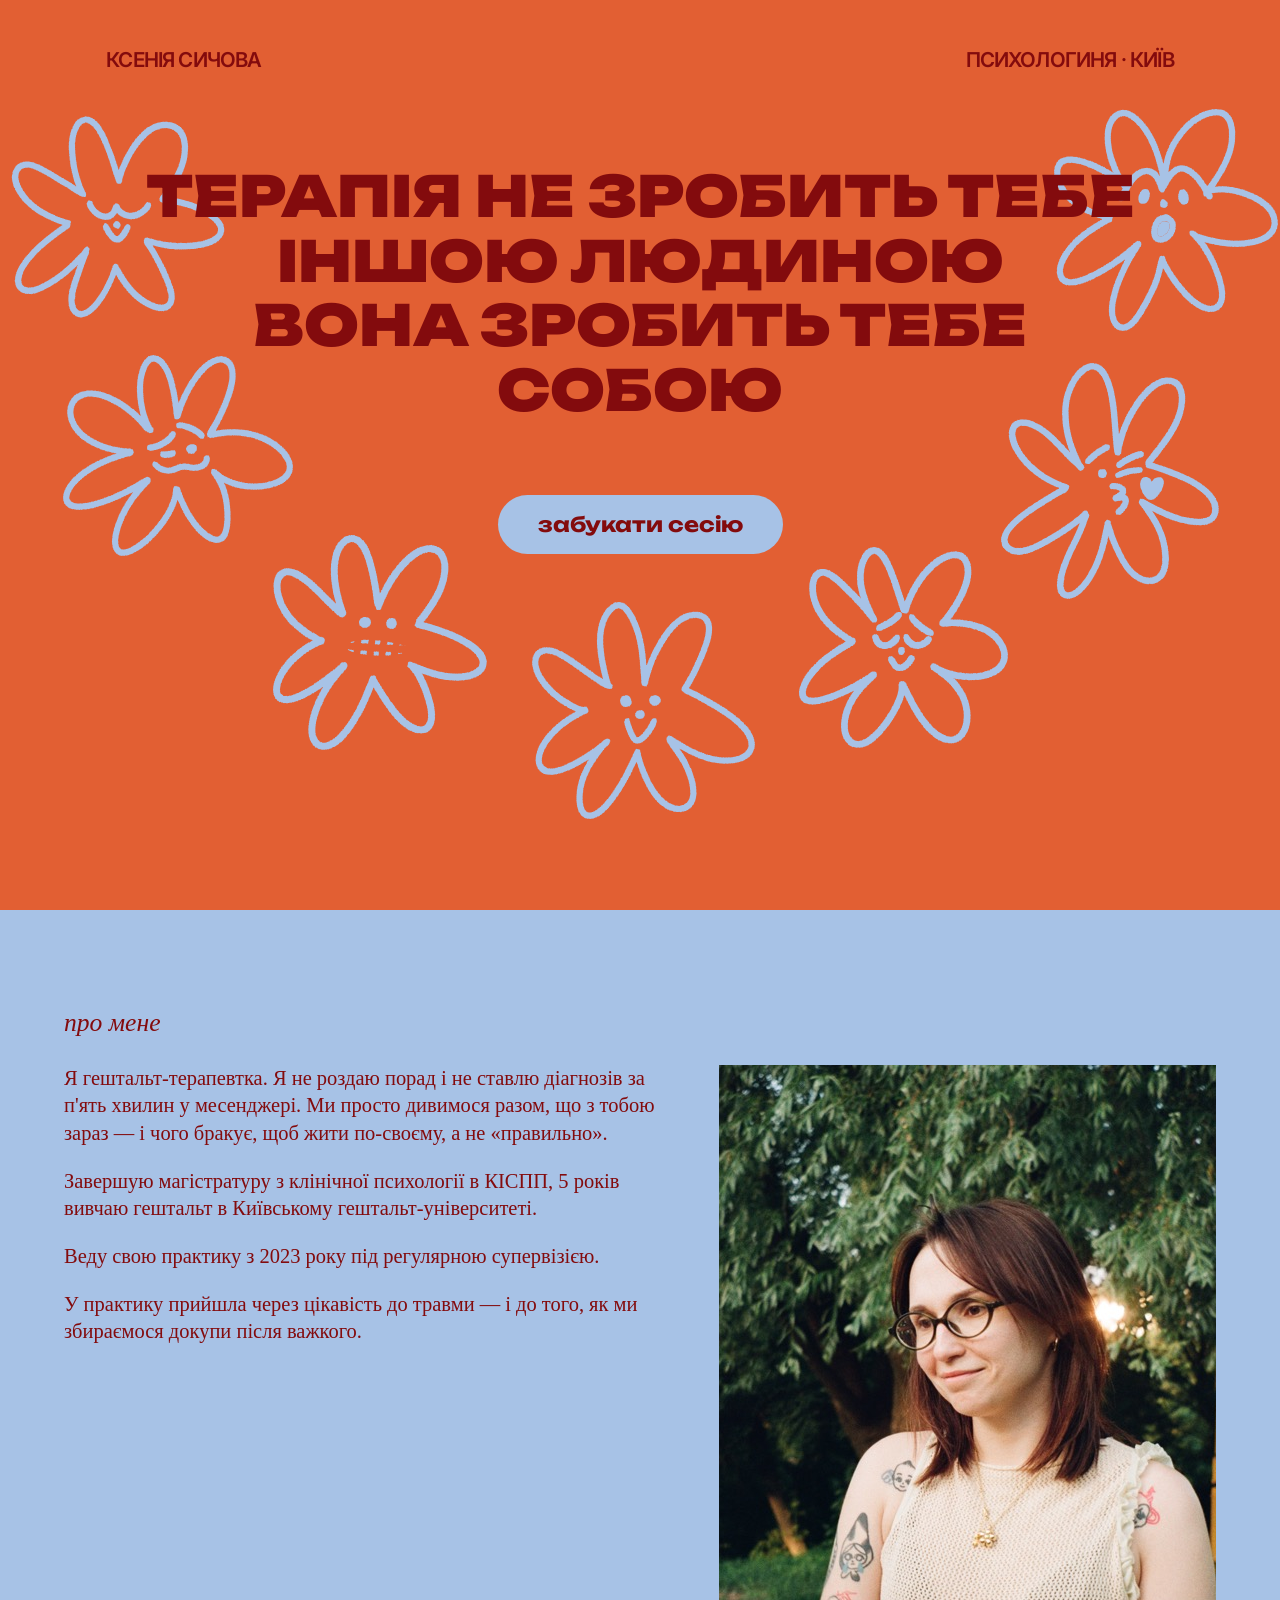
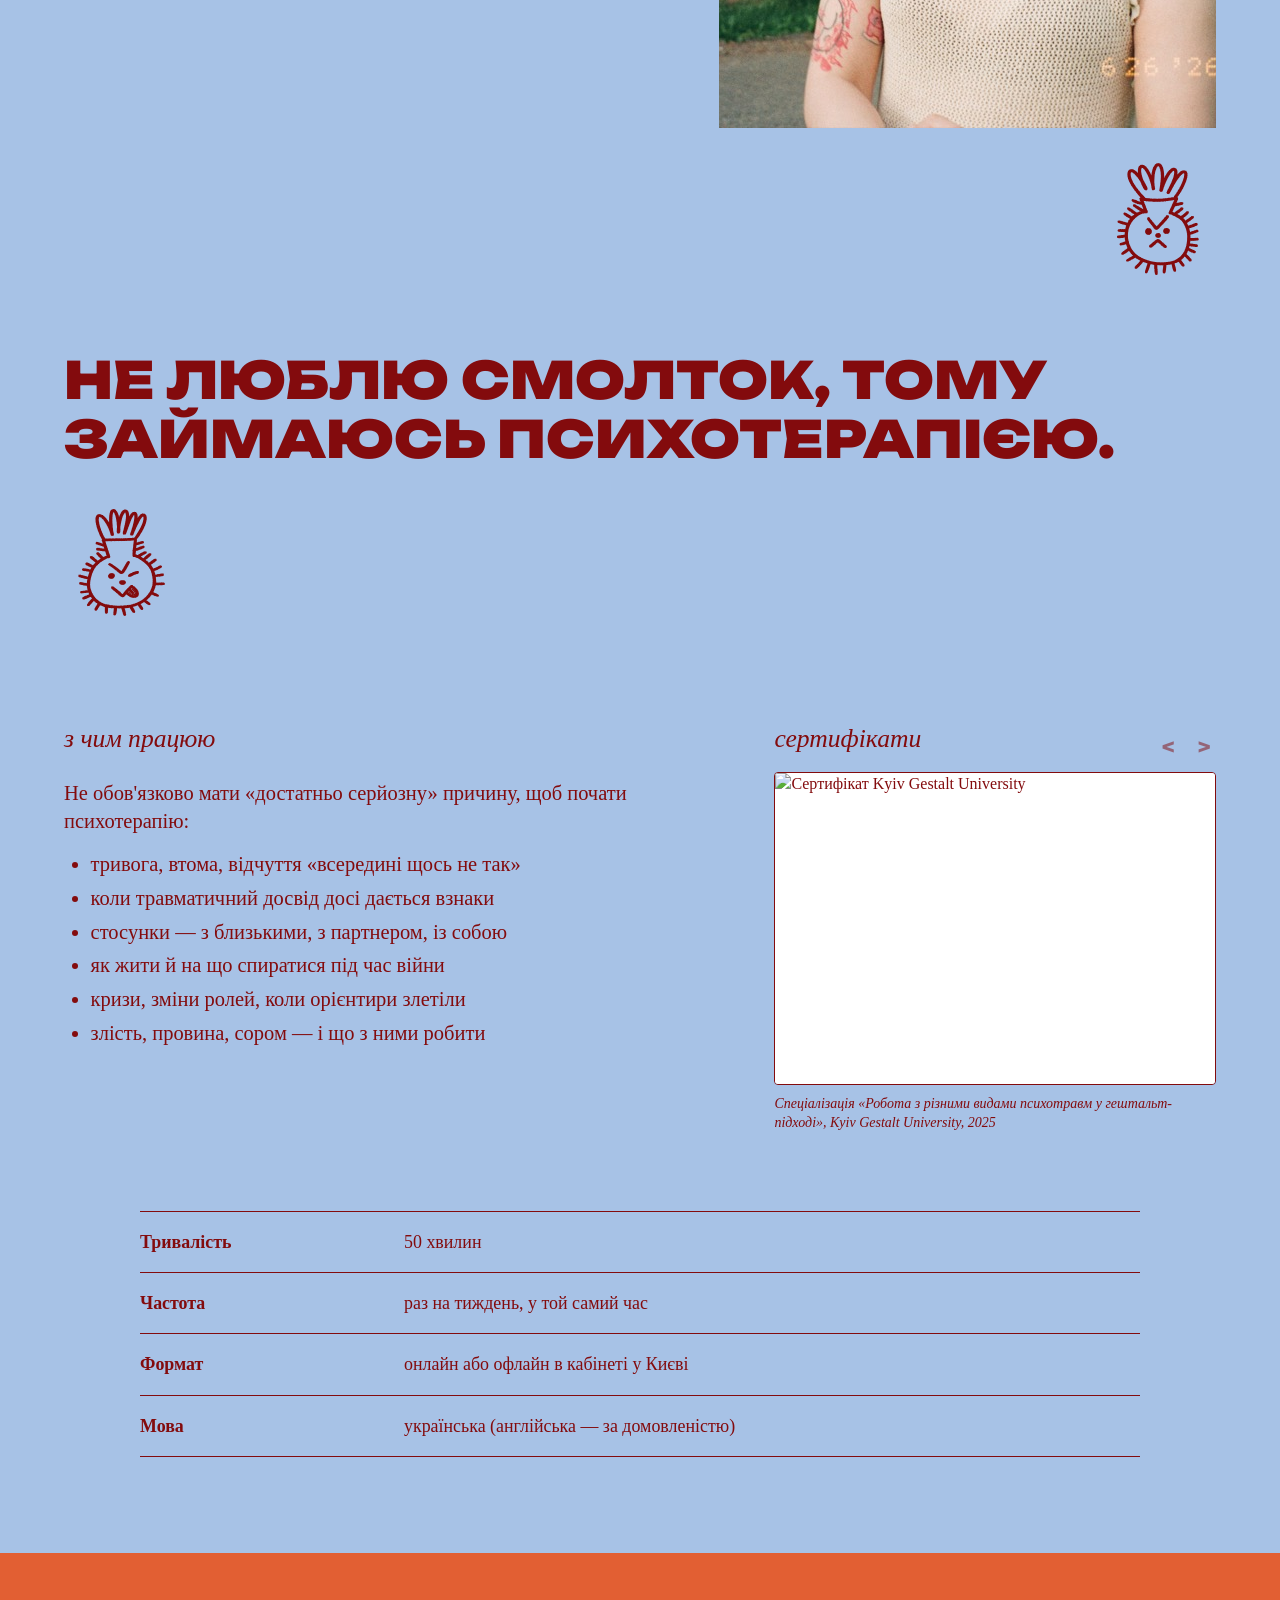
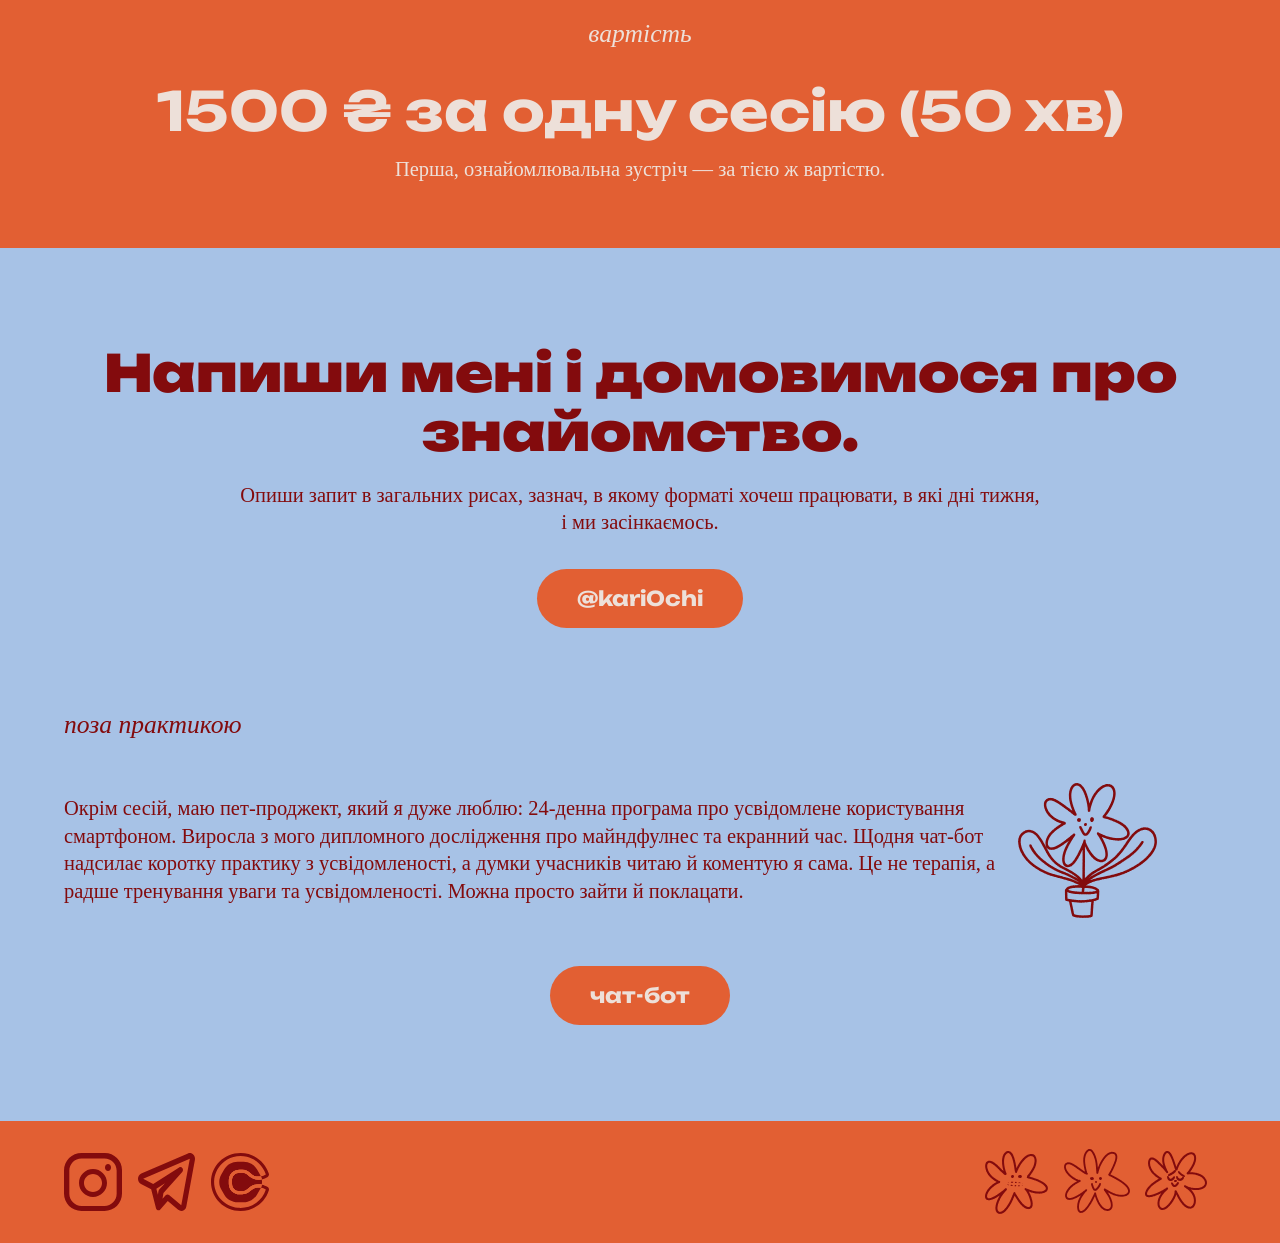
==== commit df3e8061: "SEO/perf: preconnect fonts, main landmark, cert carousel, image dims" ====
--- a/index.html
+++ b/index.html
@@ -14,6 +14,9 @@
 <meta property="og:image" content="https://kari0chi.com/assets/images/profile-photo.jpg">
 <meta property="og:locale" content="uk_UA">
 <meta name="twitter:card" content="summary">
+<link rel="preconnect" href="https://fonts.googleapis.com">
+<link rel="preconnect" href="https://fonts.gstatic.com" crossorigin>
+<link rel="stylesheet" href="https://fonts.googleapis.com/css2?family=Unbounded:wght@400;700;900&family=Inter:wght@600&display=swap">
 <link rel="stylesheet" href="styles.css">
 <script type="application/ld+json">
 {
@@ -38,6 +41,7 @@
 </head>
 <body>
 
+<main>
 <section class="hero">
   <div class="hero-flowers">
     <div class="flower" style="left:-1.25%; top:9.86%;"><img src="assets/flowers/1a41be09c53440e207d50f15a418a8eae71b14f6.svg" alt="" style="position:absolute;top:0.0%;left:0.0%;width:100.0%;height:100.0%;max-width:none;" /></div>
@@ -98,7 +102,7 @@
         <p>У практику прийшла через цікавість до травми — і до того, як ми збираємося докупи після важкого.</p>
       </div>
       <div class="about-photo">
-        <img src="assets/images/profile-photo.jpg" alt="Ксенія Сичова">
+        <img src="assets/images/profile-photo.jpg" alt="Ксенія Сичова" width="1000" height="663">
       </div>
     </div>
     <div class="rep rep-right" aria-hidden="true">
@@ -145,9 +149,9 @@
           </span>
         </div>
         <div class="cert-frame" id="cert-frame" role="button" tabindex="0" aria-label="Відкрити сертифікат у повному розмірі">
-          <img src="assets/images/certificate.png" alt="Сертифікат Kyiv Gestalt University" class="cert-slide is-active" data-caption='Спеціалізація «Робота з різними видами психотравм у гештальт-підході», Kyiv Gestalt University, 2025'>
-          <img src="assets/images/certificate-2.png" alt="Сертифікат РЦ «Лісова Поляна»" class="cert-slide" data-caption='Тренінг «Суїцид: кризове втручання та профілактика самогубств», РЦ «Лісова Поляна», 2024'>
-          <img src="assets/images/certificate-3.jpg" alt="Сертифікат супервізійної групи Kyiv Gestalt University" class="cert-slide" data-caption='Супервізійна група, Kyiv Gestalt University, 2025–2026'>
+          <img src="assets/images/certificate.jpg" alt="Сертифікат Kyiv Gestalt University" class="cert-slide is-active" width="1000" height="709" data-caption='Спеціалізація «Робота з різними видами психотравм у гештальт-підході», Kyiv Gestalt University, 2025'>
+          <img src="assets/images/certificate-2.jpg" alt="Сертифікат РЦ «Лісова Поляна»" class="cert-slide" width="1000" height="562" data-caption='Тренінг «Суїцид: кризове втручання та профілактика самогубств», РЦ «Лісова Поляна», 2024'>
+          <img src="assets/images/certificate-3.jpg" alt="Сертифікат супервізійної групи Kyiv Gestalt University" class="cert-slide" width="1000" height="772" data-caption='Супервізійна група, Kyiv Gestalt University, 2025–2026'>
         </div>
         <p class="cert-caption" id="cert-caption">Спеціалізація «Робота з різними видами психотравм у гештальт-підході», Kyiv Gestalt University, 2025</p>
       </div>
@@ -204,6 +208,7 @@
     </div>
   </div>
 </section>
+</main>
 
 <footer class="footer">
   <div class="container footer-inner">
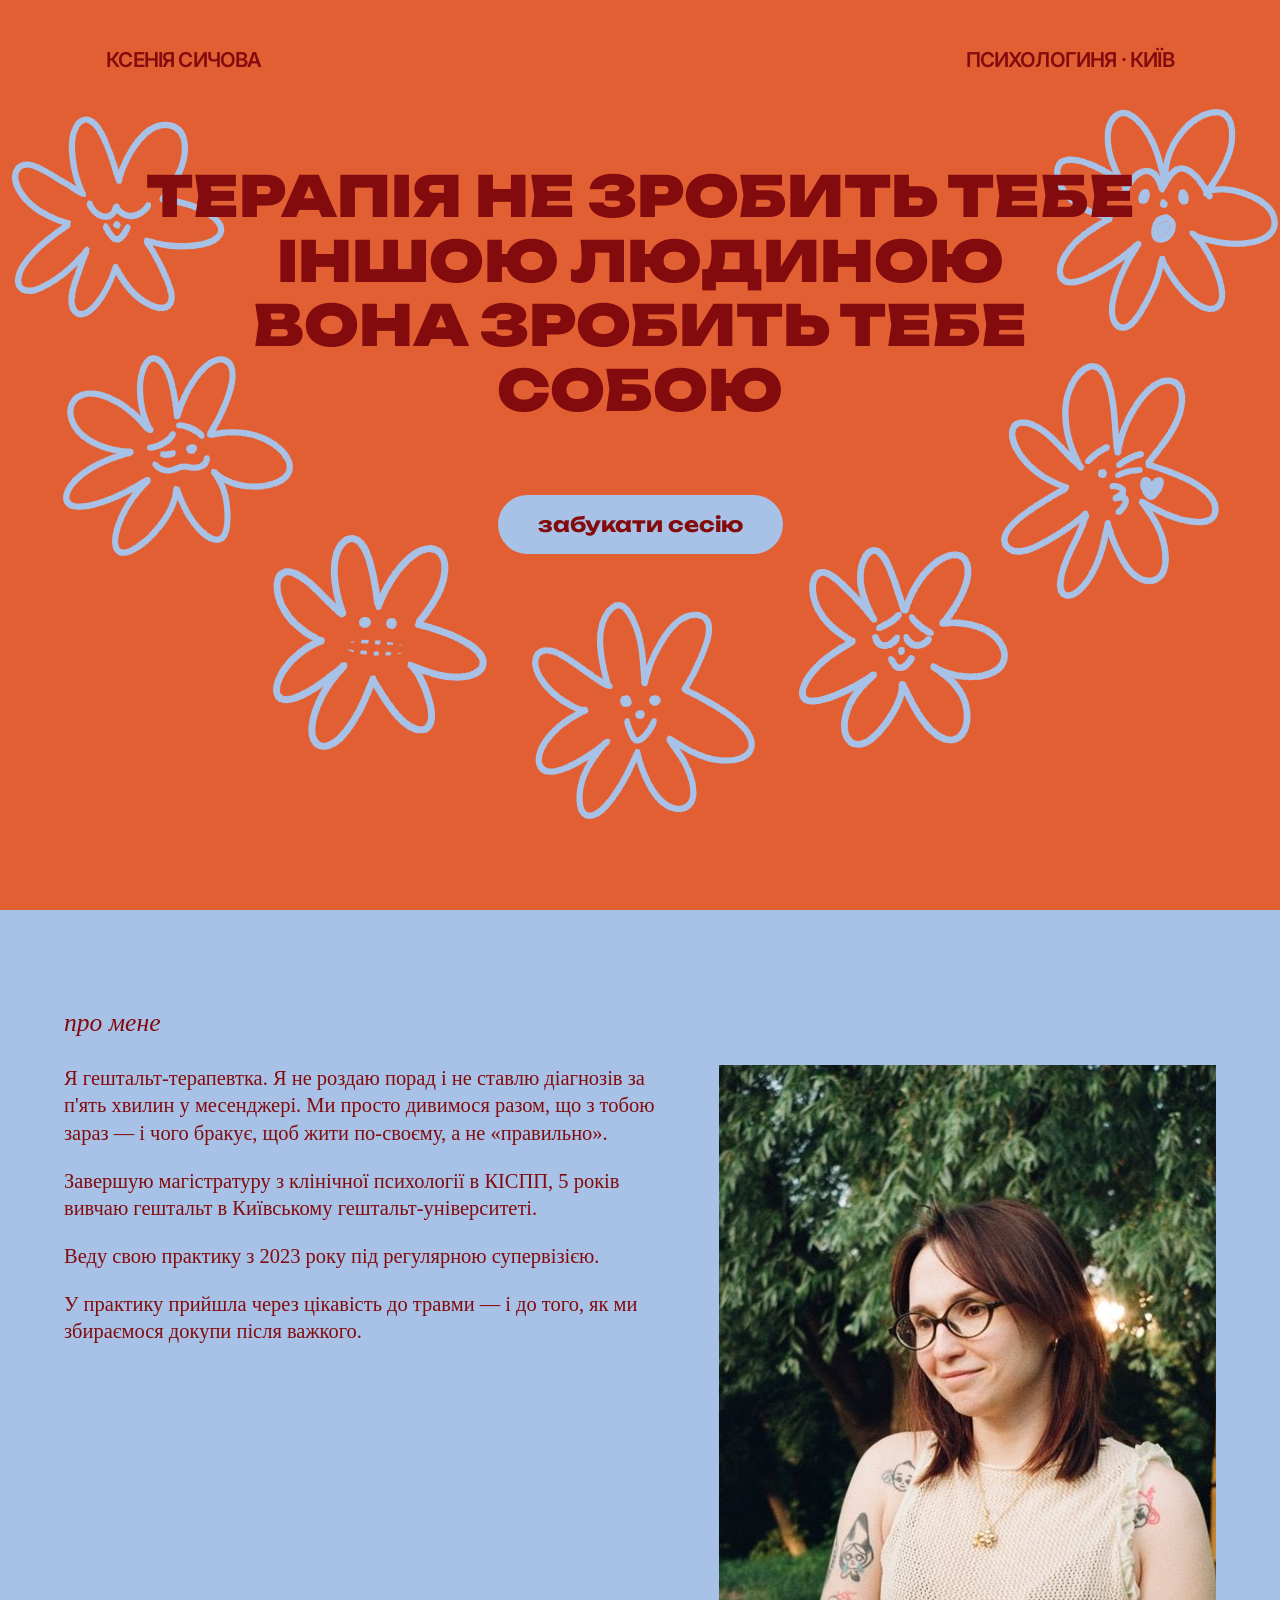
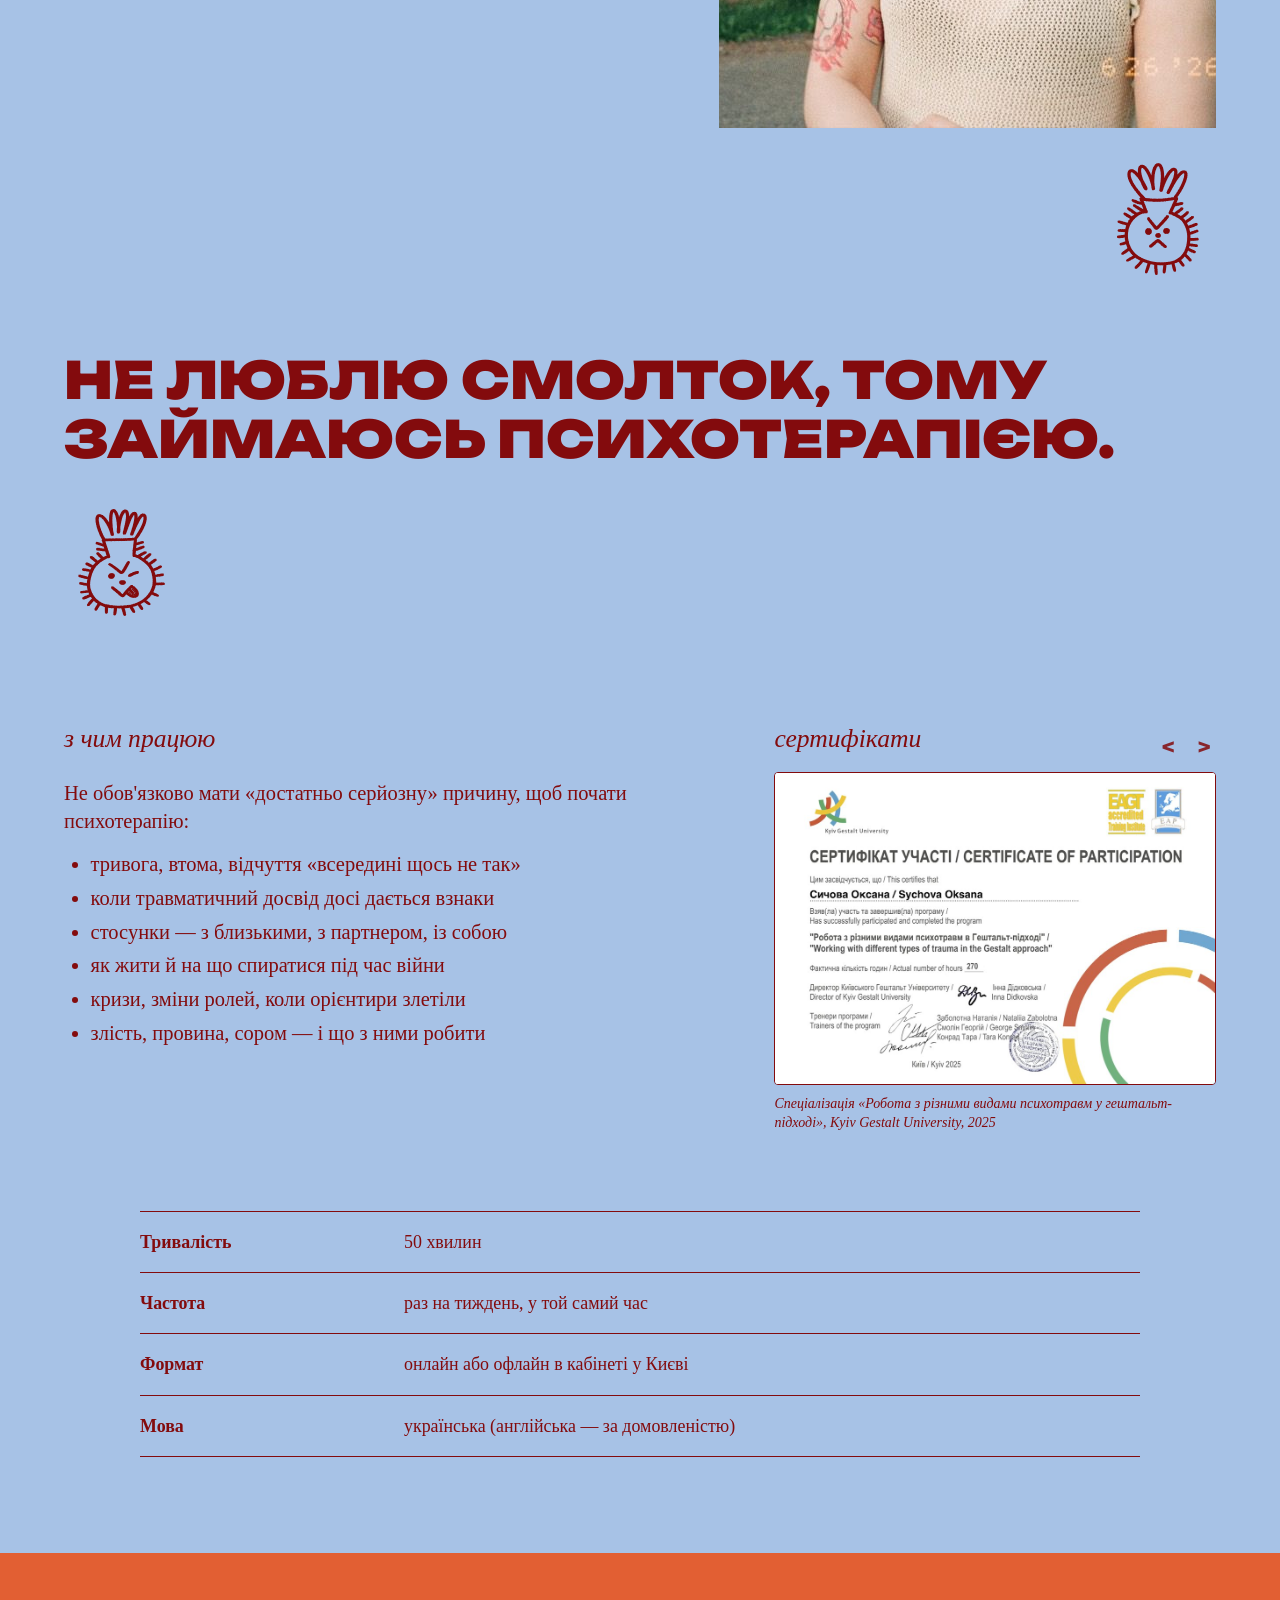
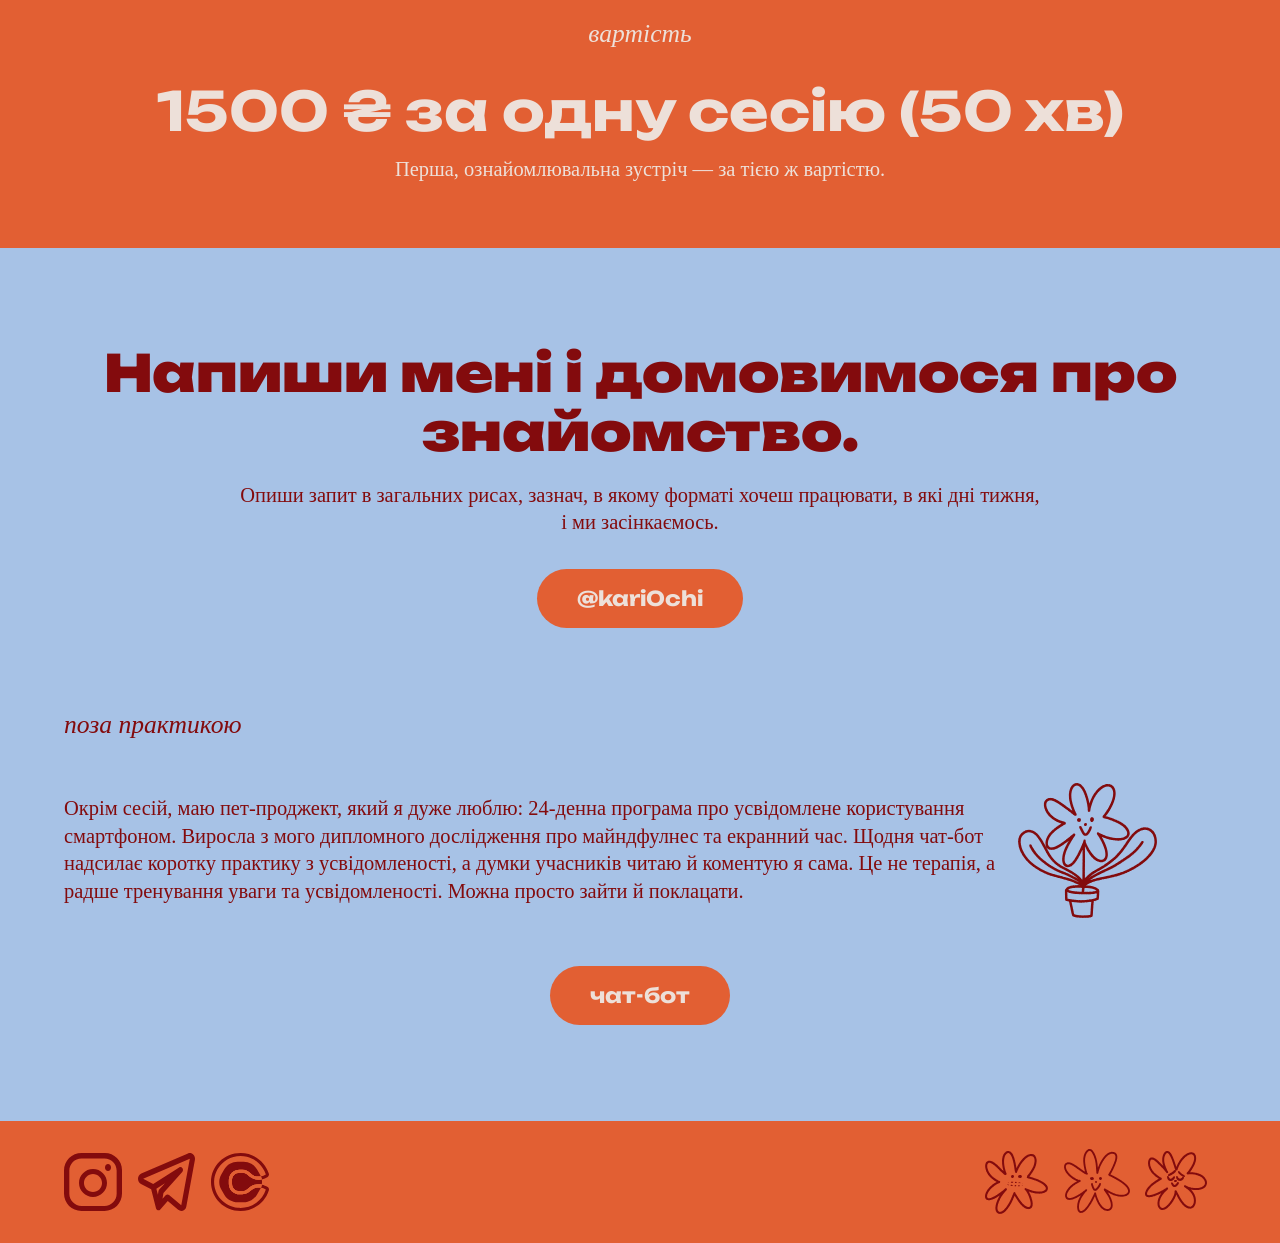
==== commit 2c15410e: "Fix footer Telegram icon link (was href=#)" ====
--- a/index.html
+++ b/index.html
@@ -220,7 +220,7 @@
           <img src="assets/footer/3b26fc0823c09e490b96d37ea3804ba5a1b1c6f2.svg" alt="" style="position:absolute;left:70.6%;top:19.2%;width:11.7%;height:10.9%;">
         </div>
       </a>
-      <a href="#" class="footer-icon" aria-label="Telegram">
+      <a href="https://t.me/kari0chi" target="_blank" rel="noopener" class="footer-icon" aria-label="Telegram">
         <img src="assets/footer/efc58756dce4019d9cfd21e9e5935b4886254e54.svg" alt="">
       </a>
       <a href="https://calendly.com/oksanadelrey/therapy-time?month=2026-03" target="_blank" rel="noopener" class="footer-icon" aria-label="Записатись на сесію">
--- a/styles.css
+++ b/styles.css
@@ -1,5 +1,3 @@
-@import url('https://fonts.googleapis.com/css2?family=Unbounded:wght@400;700;900&family=Inter:wght@600&display=swap');
-
 :root {
   --orange: #e25f33;
   --blue: #a7c2e6;
@@ -312,7 +310,7 @@
   font-weight: 700;
   font-size: 20px;
   color: var(--maroon);
-  opacity: 0.5;
+  opacity: 0.85;
   background: none;
   border: none;
   padding: 4px 6px;
